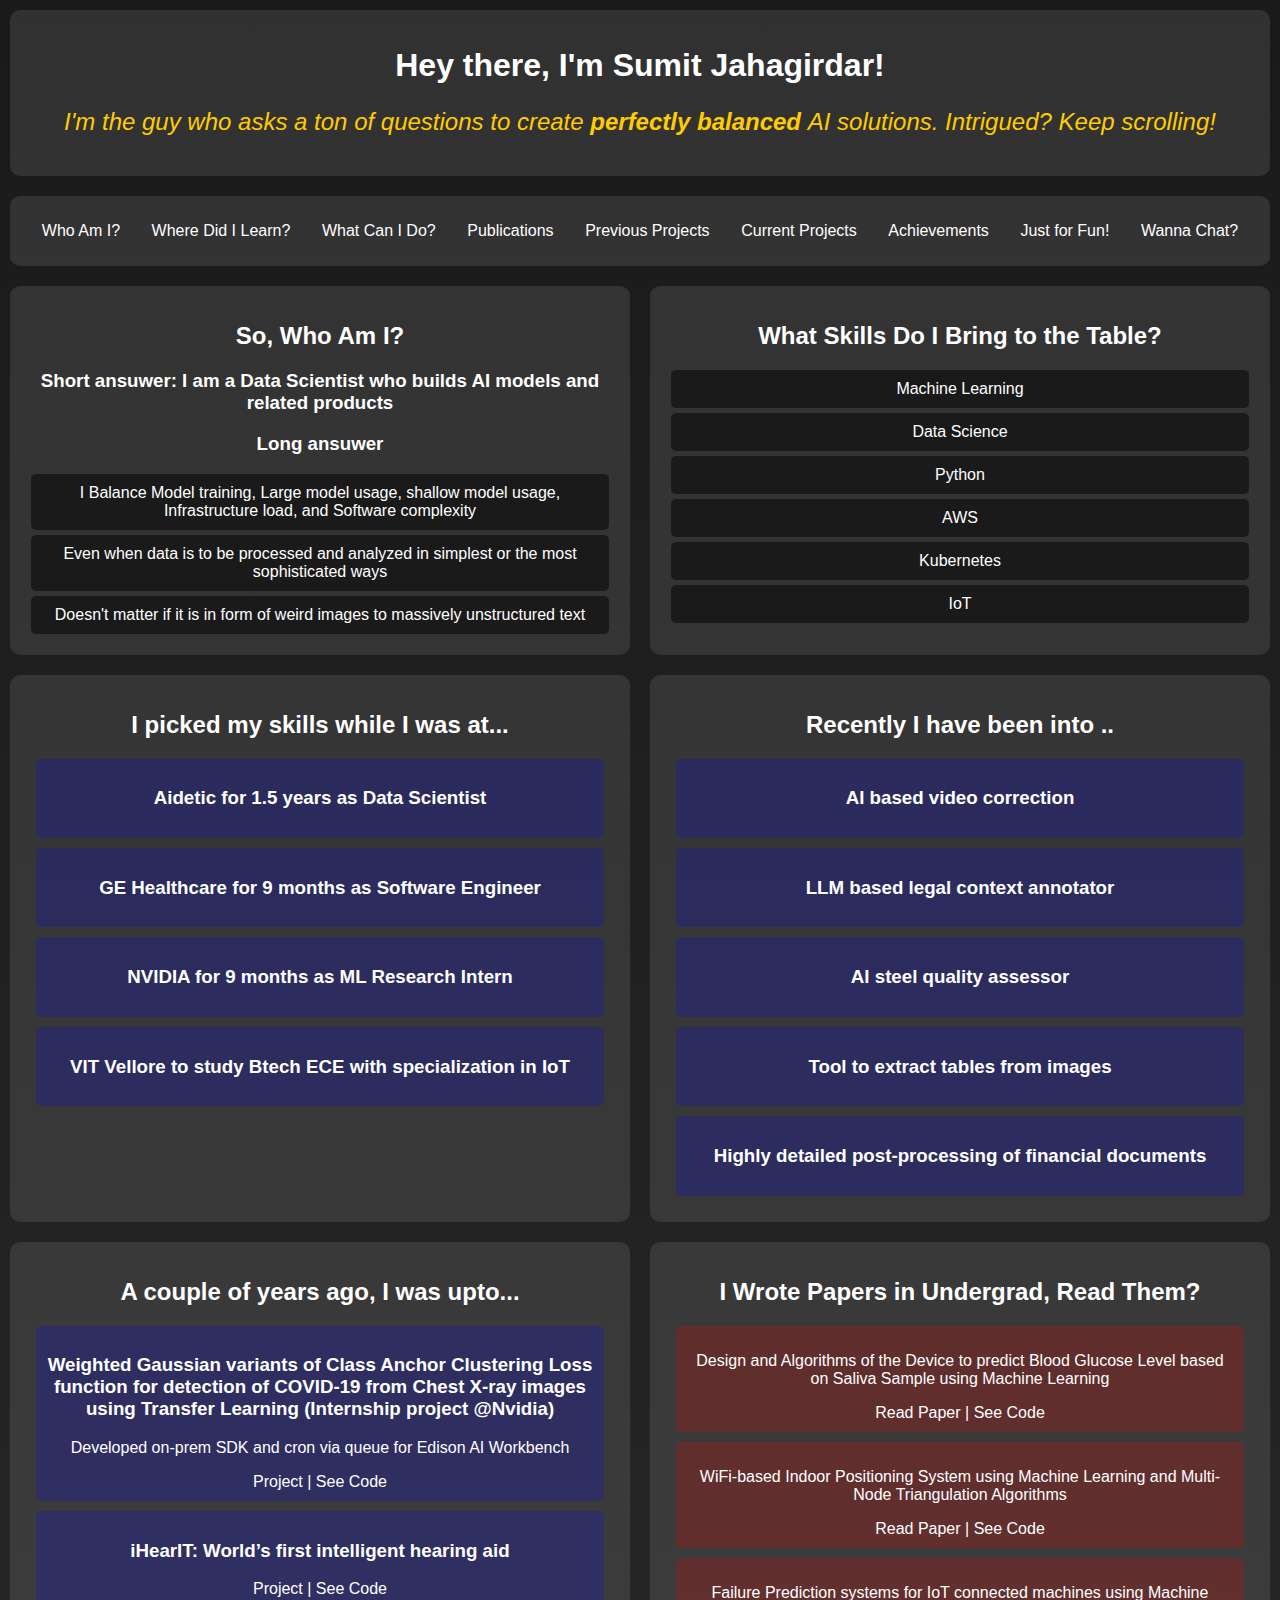
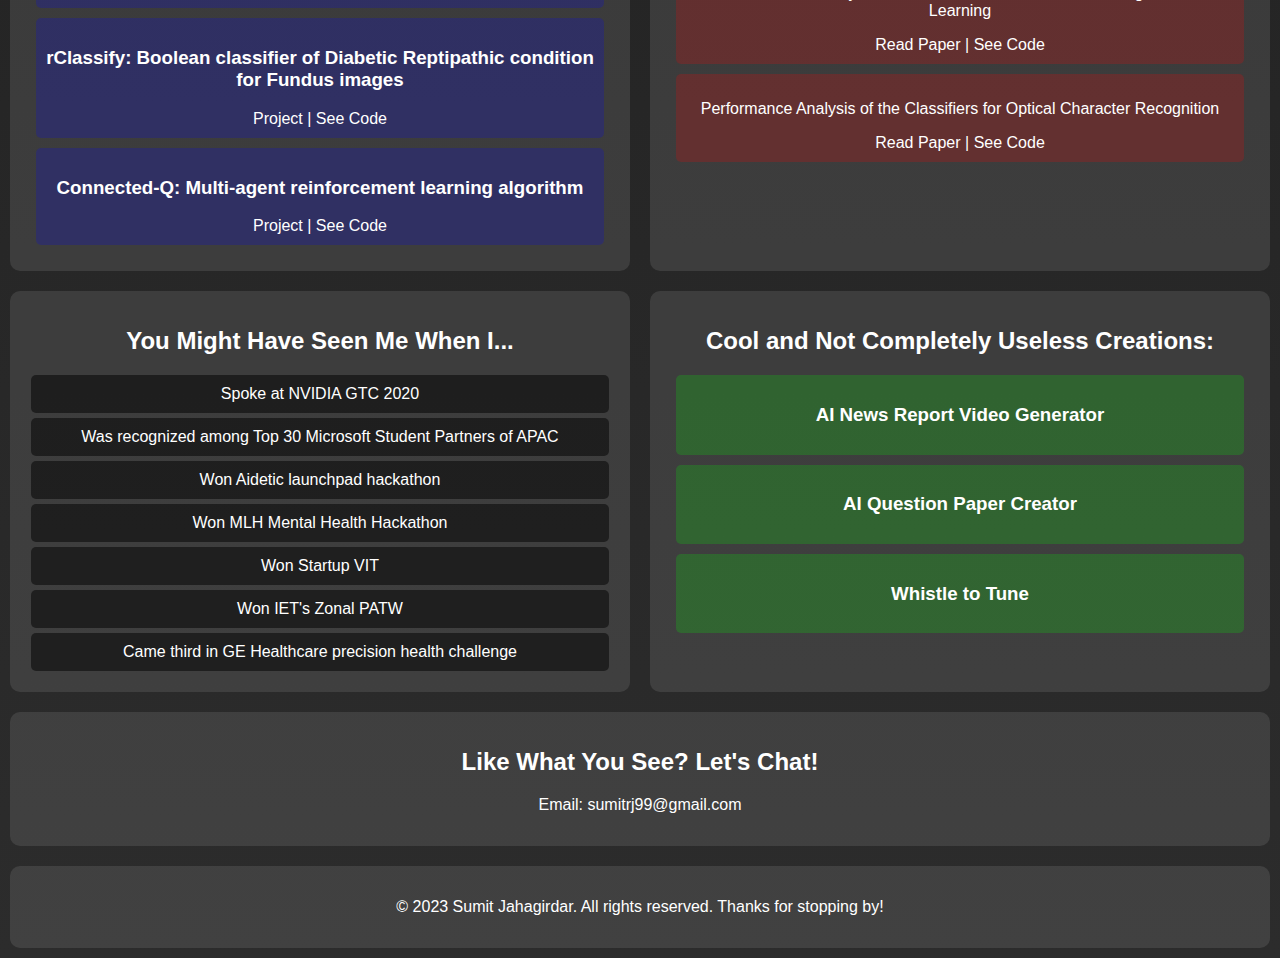
==== index.html @ 9557beb0 "Update index.html" ====
<!DOCTYPE html>
<html lang="en">
<head>
  <meta charset="UTF-8">
  <meta name="viewport" content="width=device-width, initial-scale=1.0">
  <title>Sumit Jahagirdar - Portfolio</title>
  <style>
    /* General Styles */
    body {
      font-family: 'Comic Sans MS', cursive, sans-serif;
      margin: 0;
      padding: 0;
      background: linear-gradient(to bottom, #1a1a1a, #2c2c2c);
      color: #ffffff;
      display: grid;
      grid-template-columns: 1fr 1fr;
      grid-template-rows: auto;
    }
    @media (max-width: 768px) {
      body {
        grid-template-columns: 1fr;
      }
    }
    header, nav, section, footer {
      padding: 1em;
      text-align: center;
      border-radius: 10px;
      margin: 10px;
      background: rgba(255, 255, 255, 0.1);
    }
    nav {
      display: flex;
      justify-content: space-around;
      align-items: center;
    }
    nav a {
      color: #ffffff;
      text-decoration: none;
      padding: 10px;
      border-radius: 5px;
      transition: background 0.3s ease;
    }
    nav a:hover {
      background: rgba(255, 255, 255, 0.2);
    }
    a {
      color: #ffffff;
      text-decoration: none;
    }
    /* Skills */
    .skill-button {
      background: rgba(0, 0, 0, 0.5);
      padding: 10px;
      border-radius: 5px;
      margin: 5px;
      cursor: pointer;
      transition: background 0.3s ease;
    }
    .skill-button:hover {
      background: rgba(255, 255, 255, 0.5);
      color: #000000;
    }
    /* Subtitle */
    .subtitle {
      font-size: 1.5em;
      font-style: italic;
      color: #ffcc00; /* Gold */
    }
    /* Projects */
    .project {
      background: rgba(0, 0, 255, 0.2); /* Blue */
      margin: 10px;
      padding: 10px;
      border-radius: 5px;
      cursor: pointer;
      transition: background 0.3s ease;
    }
    .project:hover {
      background: rgba(0, 0, 255, 0.4);
    }
    /* Publications */
    .publication {
      background: rgba(255, 0, 0, 0.2); /* Red */
      margin: 10px;
      padding: 10px;
      border-radius: 5px;
      cursor: pointer;
      transition: background 0.3s ease;
    }
    .publication:hover {
      background: rgba(255, 0, 0, 0.4);
    }
    /* Useless Creations */
    .useless-creation {
      background: rgba(0, 255, 0, 0.2); /* Green */
      margin: 10px;
      padding: 10px;
      border-radius: 5px;
    }
    .useless-creation:hover {
      background: rgba(0, 255, 0, 0.4);
    }
  </style>
</head>
<body>

  <!-- Header -->
  <header style="grid-column: 1 / -1; text-align: center;">
    <h1>Hey there, I'm Sumit Jahagirdar!</h1>
    <p class="subtitle">I'm the guy who asks a ton of questions to create <b> perfectly balanced </b> AI solutions. Intrigued? Keep scrolling!</p>
  </header>

  <!-- Navigation -->
  <nav style="grid-column: 1 / -1;">
    <a href="#about">Who Am I?</a>
    <a href="#education">Where Did I Learn?</a>
    <a href="#skills">What Can I Do?</a>
    <a href="#publications">Publications</a>
    <a href="#previous_projects">Previous Projects</a>
    <a href="#current_projects">Current Projects</a>
    <a href="#achievements">Achievements</a>
    <a href="#useless-creations">Just for Fun!</a>
    <a href="#contact">Wanna Chat?</a>
  </nav>

  <!-- About -->
  <section id="about">
    <h2>So, Who Am I?</h2>
    <h3>Short ansuwer: I am a Data Scientist who builds AI models and related products</h3>
    <h3>Long ansuwer</h3>
    <div class="skill-button">I Balance Model training, Large model usage, shallow model usage, Infrastructure load, and Software complexity</li>
    </div>
    <div class="skill-button">Even when data is to be processed and analyzed in simplest or the most sophisticated ways</div>
    <div class="skill-button">Doesn't matter if it is in form of weird images to massively unstructured text</div>
    
</section>

<section id="skills">
    <h2>What Skills Do I Bring to the Table?</h2>
<div class="skill-button">Machine Learning</div>
<div class="skill-button">Data Science</div>
<div class="skill-button">Python</div>
<div class="skill-button">AWS</div>
<div class="skill-button">Kubernetes</div>
<div class="skill-button">IoT</div>
</section>

     <!-- Education -->
     <section id="education">
        <h2>I picked my skills while I was at...</h2>
        <div class="project">
            <h3>Aidetic for 1.5 years as Data Scientist</h3>
          </div>
        <div class="project">
            <h3>GE Healthcare for 9 months as Software Engineer</h3>
          </div>
        <div class="project">
            <h3>NVIDIA for 9 months as ML Research Intern</h3>
          </div>
        <div class="project">
            <h3>VIT Vellore to study Btech ECE with specialization in IoT</h3>
          </div>
          
        </section>
        
        
        <!-- Experience -->
        <section id="current_projects">
            <h2>Recently I have been into ..</h2>
            <div class="project">
                <h3>AI based video correction</h3>
            </div>
            <div class="project">
                <h3>LLM based legal context annotator</h3>
            </div>
            <div class="project">
                <h3>AI steel quality assessor</h3>
            </div>
            <div class="project">
                <h3>Tool to extract tables from images</h3>
            </div>
            <div class="project">
                <h3>Highly detailed post-processing of financial documents</h3>
            </div>
        </section>
        
        <!-- Experience -->
        <section id="previous_projects">
          <h2> A couple of years ago, I was upto... </h2>
          <div class="project">
            <h3>Weighted Gaussian variants of Class Anchor Clustering Loss function for detection of COVID-19 from Chest X-ray images using Transfer Learning (Internship project @Nvidia)</h3>
            <p>Developed on-prem SDK and cron via queue for Edison AI Workbench</p>
            <a href="https://github.com/sumitrj/ChestXray-TransferLearning" target="_blank">Project</a> | <a href="#">See Code</a>
          </div>
          <div class="project">
            <h3>iHearIT: World’s first intelligent hearing aid</h3>
            <a href="https://github.com/sumitrj/iHearIT" target="_blank">Project</a> | <a href="#">See Code</a>
          </div>
          <div class="project">
            <h3>rClassify: Boolean classifier of Diabetic Reptipathic condition for Fundus images</h3>
            <a href="https://github.com/sumitrj/rClassify" target="_blank">Project</a> | <a href="#">See Code</a>
          </div>
          <div class="project">
            <h3>Connected-Q: Multi-agent reinforcement learning algorithm</h3>
            <a href="https://github.com/sumitrj/ConnectedQ-Multi-agent-Reinforcement-Learning-Algorithm" target="_blank">Project</a> | <a href="#">See Code</a>
          </div>
      
        </section>
        <!-- Skills -->

  <!-- Publications -->
  <section id="publications">
    <h2>I Wrote Papers in Undergrad, Read Them?</h2>
    <div class="publication">
      <p>Design and Algorithms of the Device to predict Blood Glucose Level based on Saliva Sample using Machine Learning</p>
      <a href="https://ieeexplore.ieee.org/document/8987866" target="_blank">Read Paper</a> | <a href="https://github.com/sumitrj/DiaBeaTiT" target="_blank">See Code</a>
    </div>
    <div class="publication">
      <p>WiFi-based Indoor Positioning System using Machine Learning and Multi-Node Triangulation Algorithms</p>
      <a href="https://ieeexplore.ieee.org/document/9225350" target="_blank">Read Paper</a> | <a href="https://github.com/sumitrj/WiFi.Locate" target="_blank">See Code</a>
    </div>
    <div class="publication">
      <p>Failure Prediction systems for IoT connected machines using Machine Learning</p>
      <a href="https://ieeexplore.ieee.org/document/8987843" target="_blank">Read Paper</a> | <a href="https://github.com/sumitrj/AutoConnect" target="_blank">See Code</a>
    </div>
    <div class="publication">
      <p>Performance Analysis of the Classifiers for Optical Character Recognition</p>
      <a href="https://ieeexplore.ieee.org/document/9065710" target="_blank">Read Paper</a> | <a href="https://github.com/sumitrj/Devanagari-OCR" target="_blank">See Code</a>
    </div>
  </section>

  <!-- Achievements -->
  <section id="achievements">
    <h2>You Might Have Seen Me When I...</h2>
    <div class="skill-button">Spoke at NVIDIA GTC 2020</div>
    <div class="skill-button">Was recognized among Top 30 Microsoft Student Partners of APAC</div>
    <div class="skill-button">Won Aidetic launchpad hackathon</div>
    <div class="skill-button">Won MLH Mental Health Hackathon</div>
    <div class="skill-button">Won Startup VIT</div>
    <div class="skill-button">Won IET's Zonal PATW</div>
    <div class="skill-button">Came third in GE Healthcare precision health challenge</div>
  </section>

  <!-- Other Creations -->
  <section id="useless-creations">
    <h2>Cool and Not Completely Useless Creations:</h2>
    <div class="useless-creation">
      <h3>AI News Report Video Generator</h3>
    </div>
    <div class="useless-creation">
      <h3>AI Question Paper Creator</h3>
    </div>
    <div class="useless-creation">
      <h3>Whistle to Tune</h3>
    </div>
  </section>

  <!-- Contact -->
  <section id="contact" style="grid-column: 1 / -1;">
    <h2>Like What You See? Let's Chat!</h2>
    <p>Email: sumitrj99@gmail.com</p>
  </section>

  <!-- Footer -->
  <footer style="grid-column: 1 / -1;">
    <p>© 2023 Sumit Jahagirdar. All rights reserved. Thanks for stopping by!</p>
  </footer>

</body>
</html>
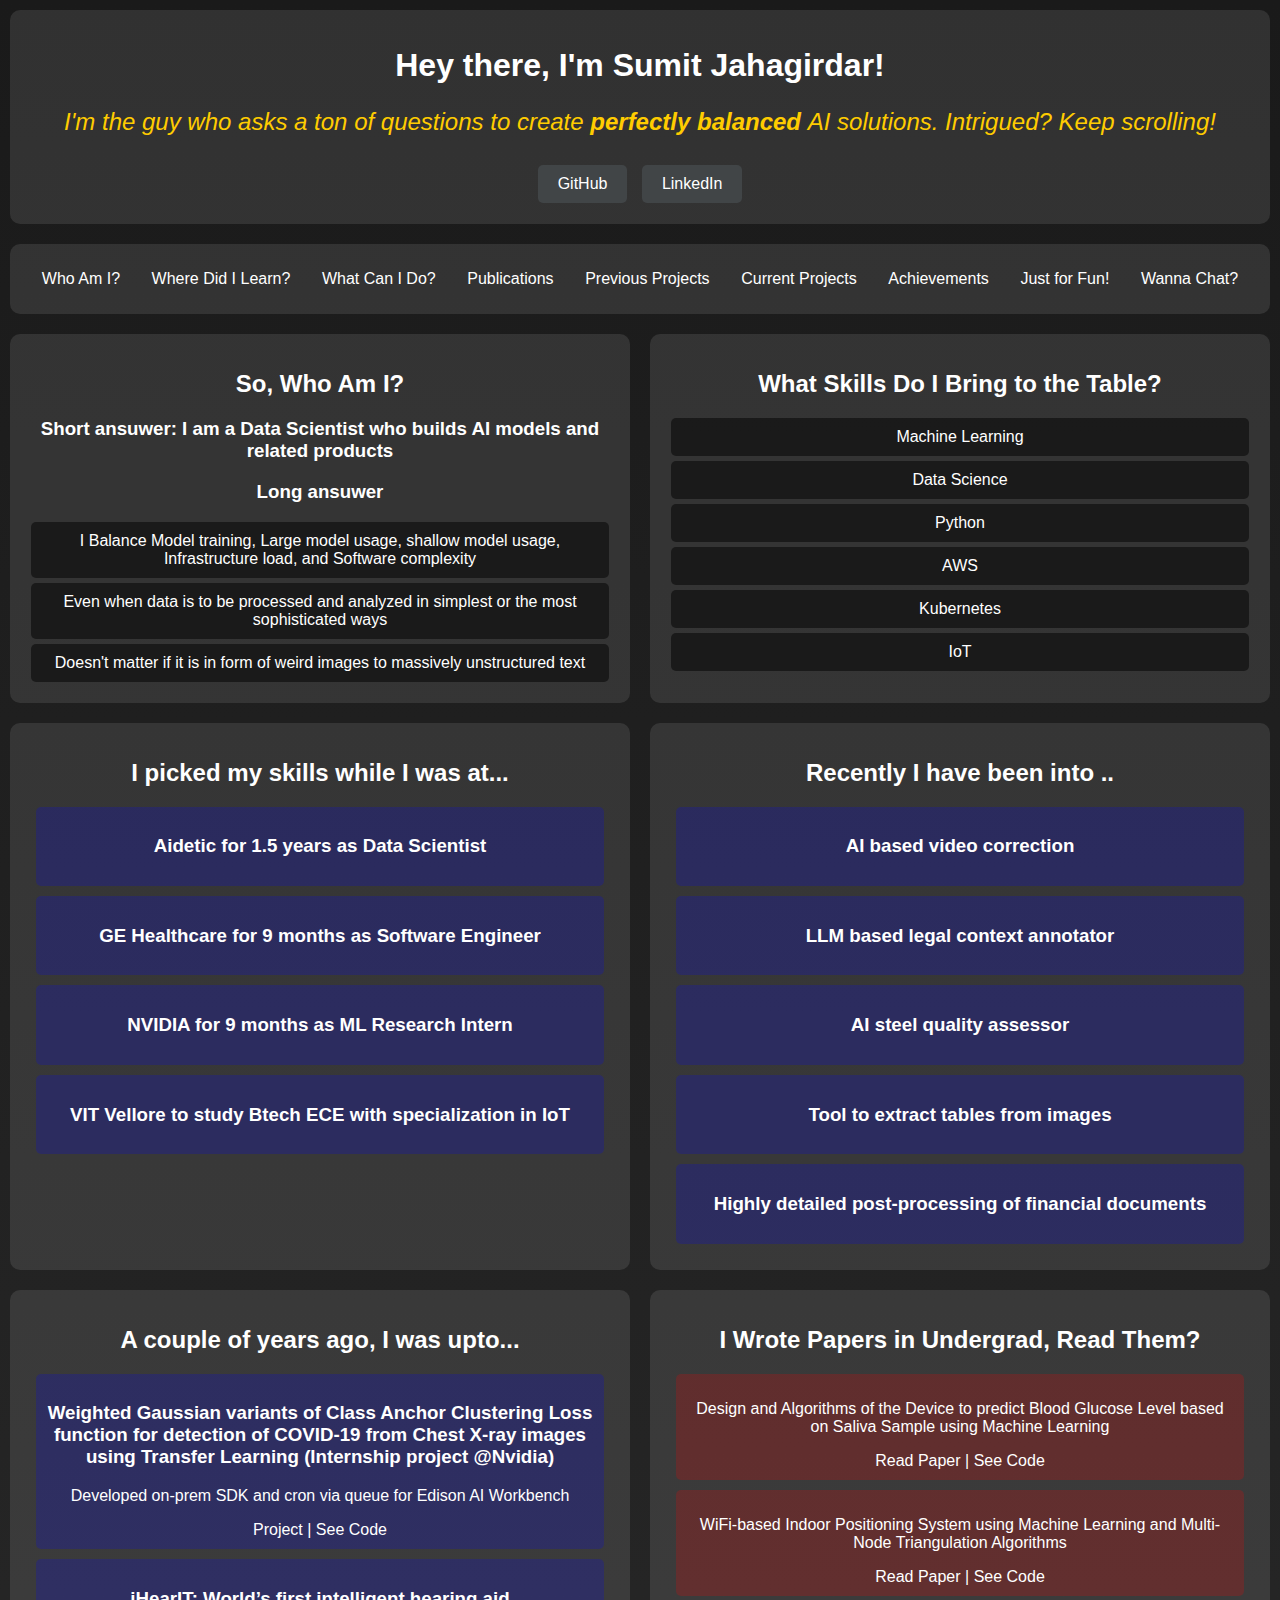
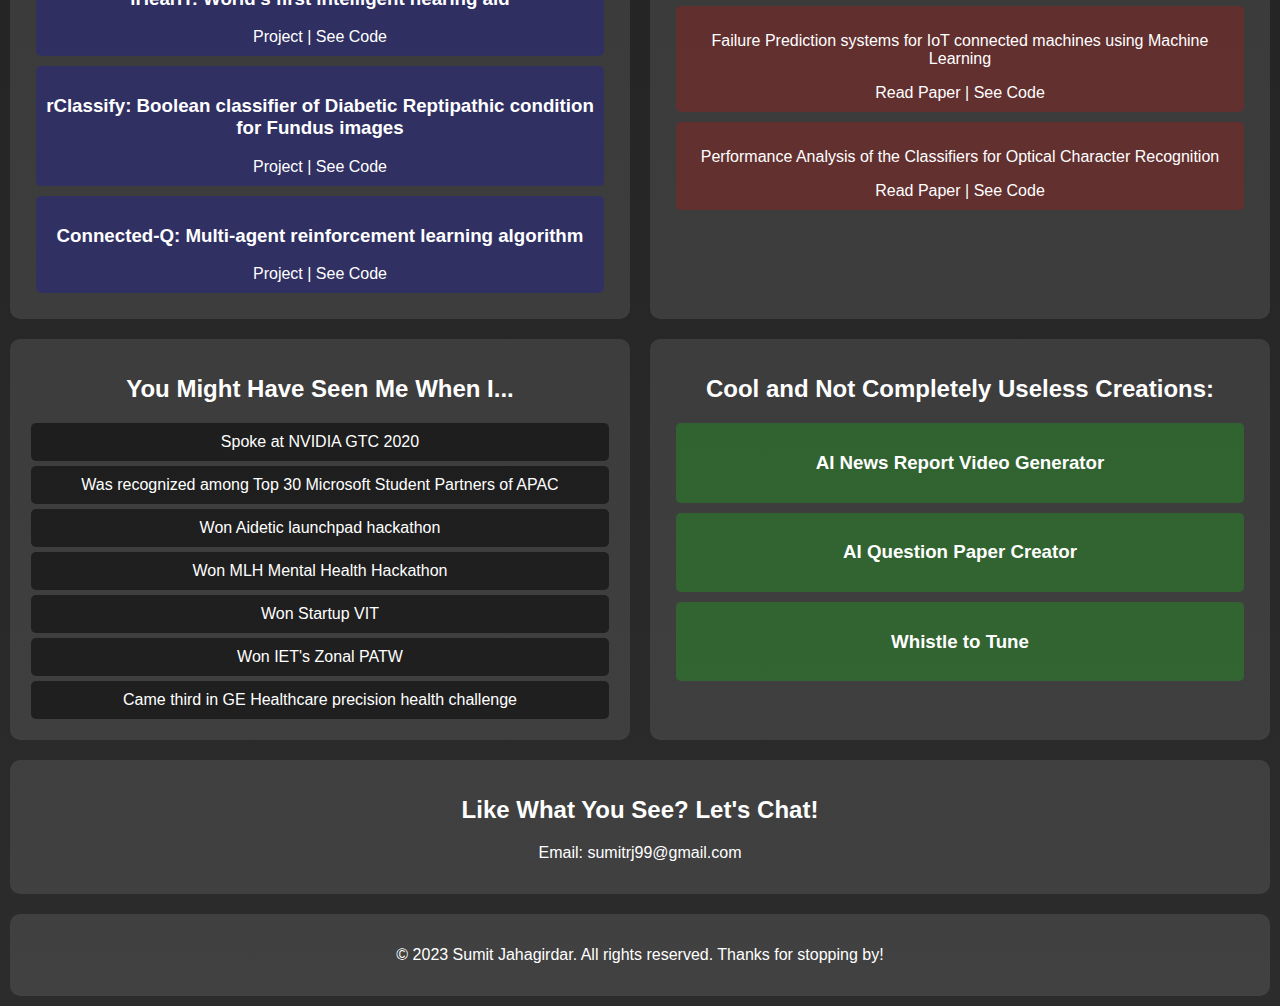
==== commit 5e1c5478: "Update index.html" ====
--- a/index.html
+++ b/index.html
@@ -7,7 +7,7 @@
   <style>
     /* General Styles */
     body {
-      font-family: 'Comic Sans MS', cursive, sans-serif;
+      font-family: 'Comic Sans MS', sans-serif;
       margin: 0;
       padding: 0;
       background: linear-gradient(to bottom, #1a1a1a, #2c2c2c);
@@ -100,6 +100,21 @@
     .useless-creation:hover {
       background: rgba(0, 255, 0, 0.4);
     }
+
+    .button-container a {
+      display: inline-block;
+      margin: 5px;
+      padding: 10px 20px;
+      border: none;
+      border-radius: 5px;
+      background: rgba(123, 147, 154, 0.2);
+      color: #ffffff;
+      text-decoration: none;
+      transition: background 0.3s ease;
+    }
+    .button-container a:hover {
+      background: rgba(123, 147, 154, 0.2);
+    }
   </style>
 </head>
 <body>
@@ -108,7 +123,11 @@
   <header style="grid-column: 1 / -1; text-align: center;">
     <h1>Hey there, I'm Sumit Jahagirdar!</h1>
     <p class="subtitle">I'm the guy who asks a ton of questions to create <b> perfectly balanced </b> AI solutions. Intrigued? Keep scrolling!</p>
-  </header>
+    <div class="button-container">
+        <a href="https://www.github.com/sumitrj" target="_blank">GitHub</a>
+        <a href="https://www.linkedin.com/in/sumitrj" target="_blank">LinkedIn</a>
+    </div> 
+</header>
 
   <!-- Navigation -->
   <nav style="grid-column: 1 / -1;">
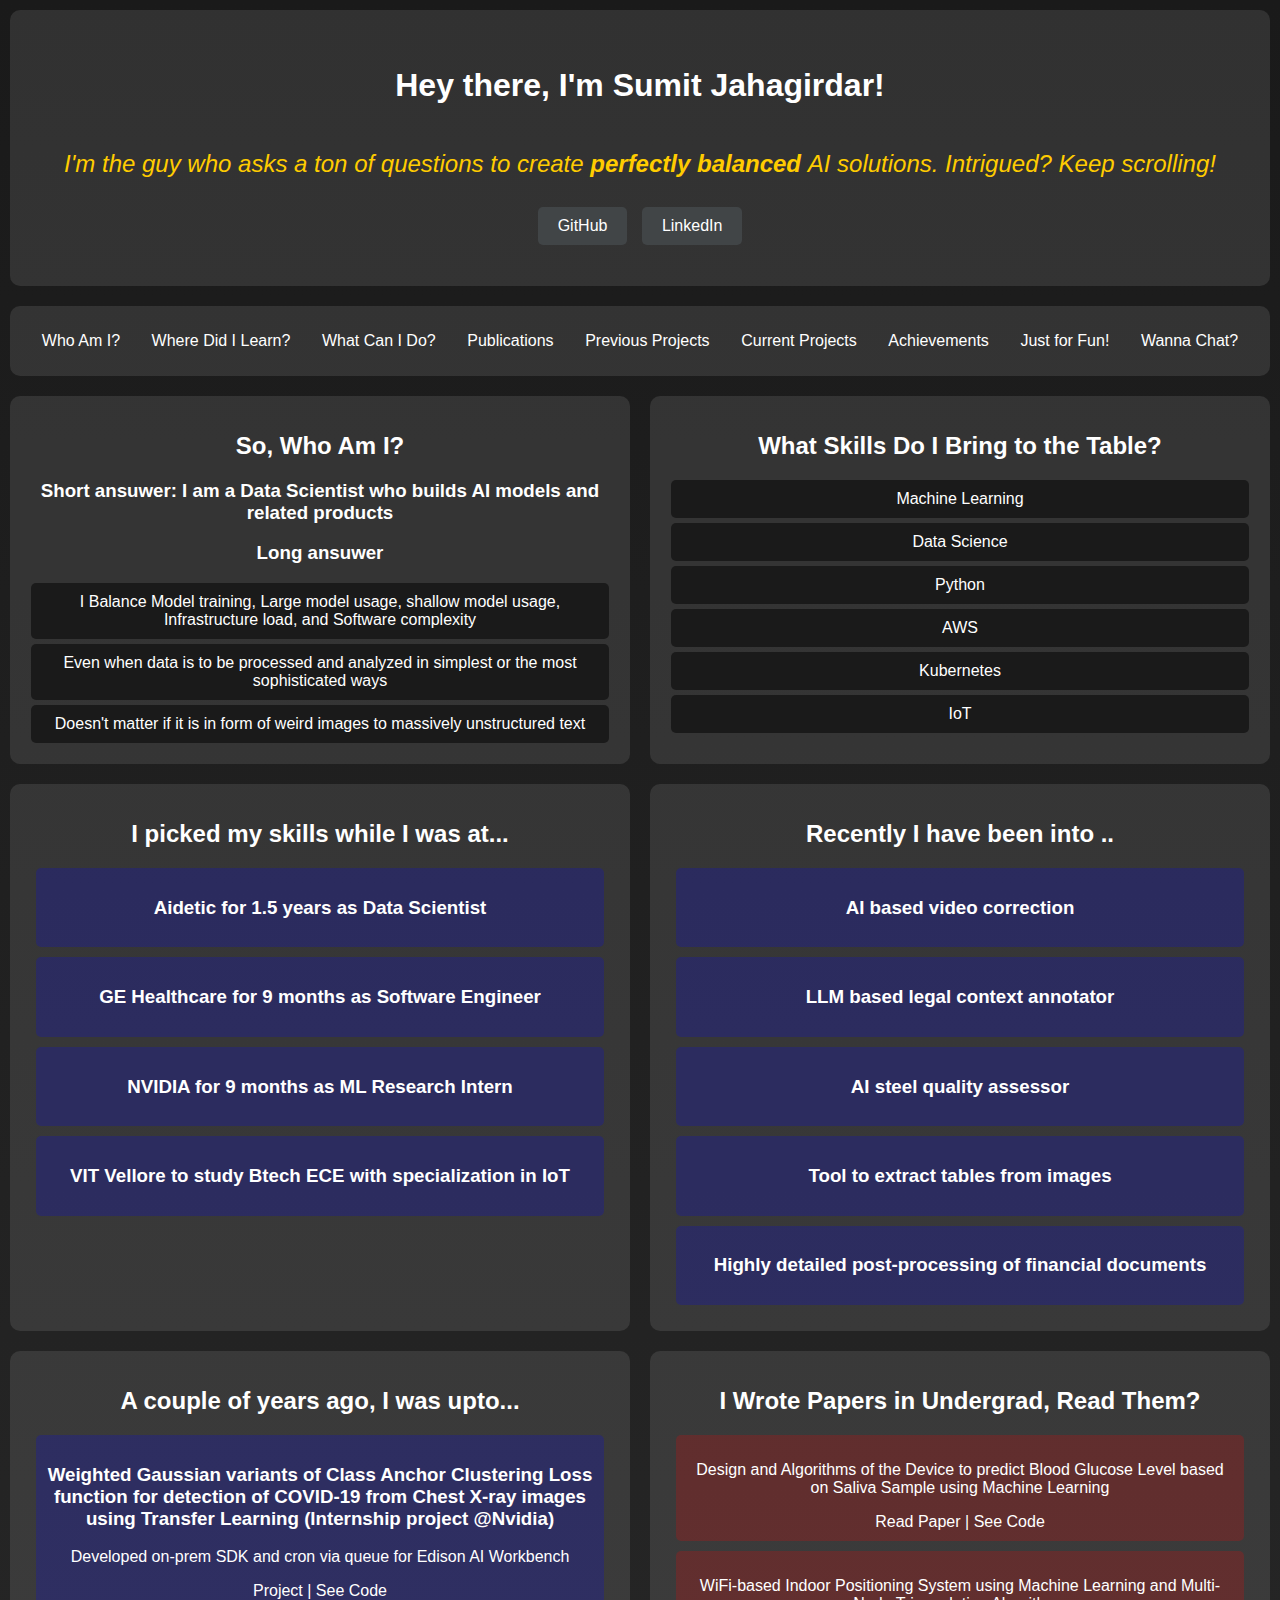
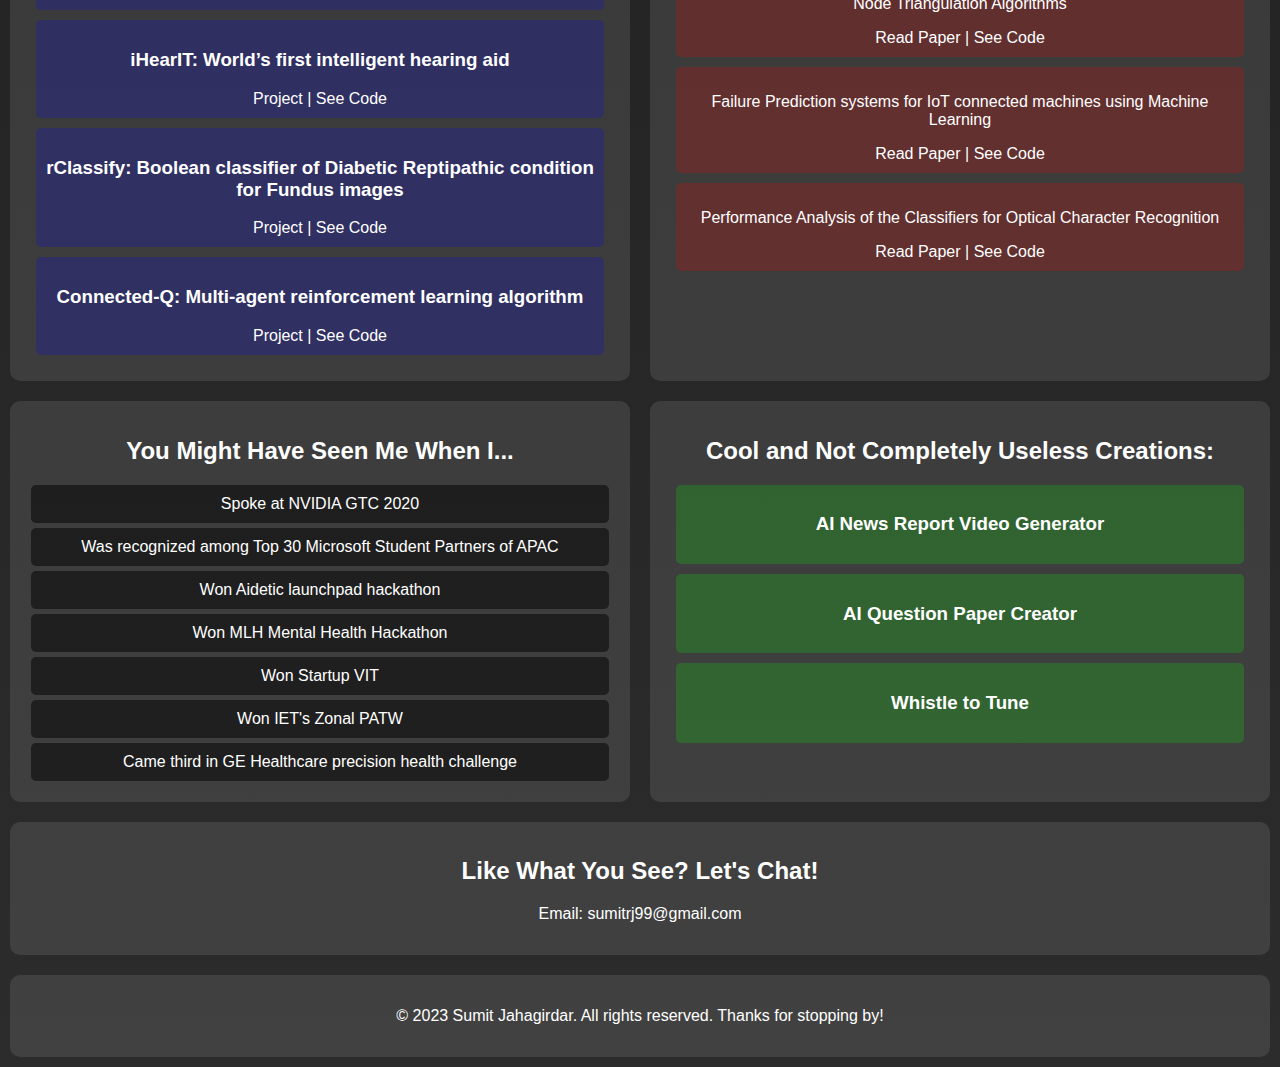
==== commit 5e9fae51: "Update index.html" ====
--- a/index.html
+++ b/index.html
@@ -115,17 +115,27 @@
     .button-container a:hover {
       background: rgba(123, 147, 154, 0.2);
     }
+    .header-container {
+      display: flex;
+      flex-direction: column;
+      justify-content: center;
+      align-items: center;
+      text-align: center;
+      padding: 20px;
+    }
   </style>
 </head>
 <body>
 
   <!-- Header -->
   <header style="grid-column: 1 / -1; text-align: center;">
+    <div class="header-container">
     <h1>Hey there, I'm Sumit Jahagirdar!</h1>
     <p class="subtitle">I'm the guy who asks a ton of questions to create <b> perfectly balanced </b> AI solutions. Intrigued? Keep scrolling!</p>
     <div class="button-container">
         <a href="https://www.github.com/sumitrj" target="_blank">GitHub</a>
         <a href="https://www.linkedin.com/in/sumitrj" target="_blank">LinkedIn</a>
+    </div>
     </div> 
 </header>
 
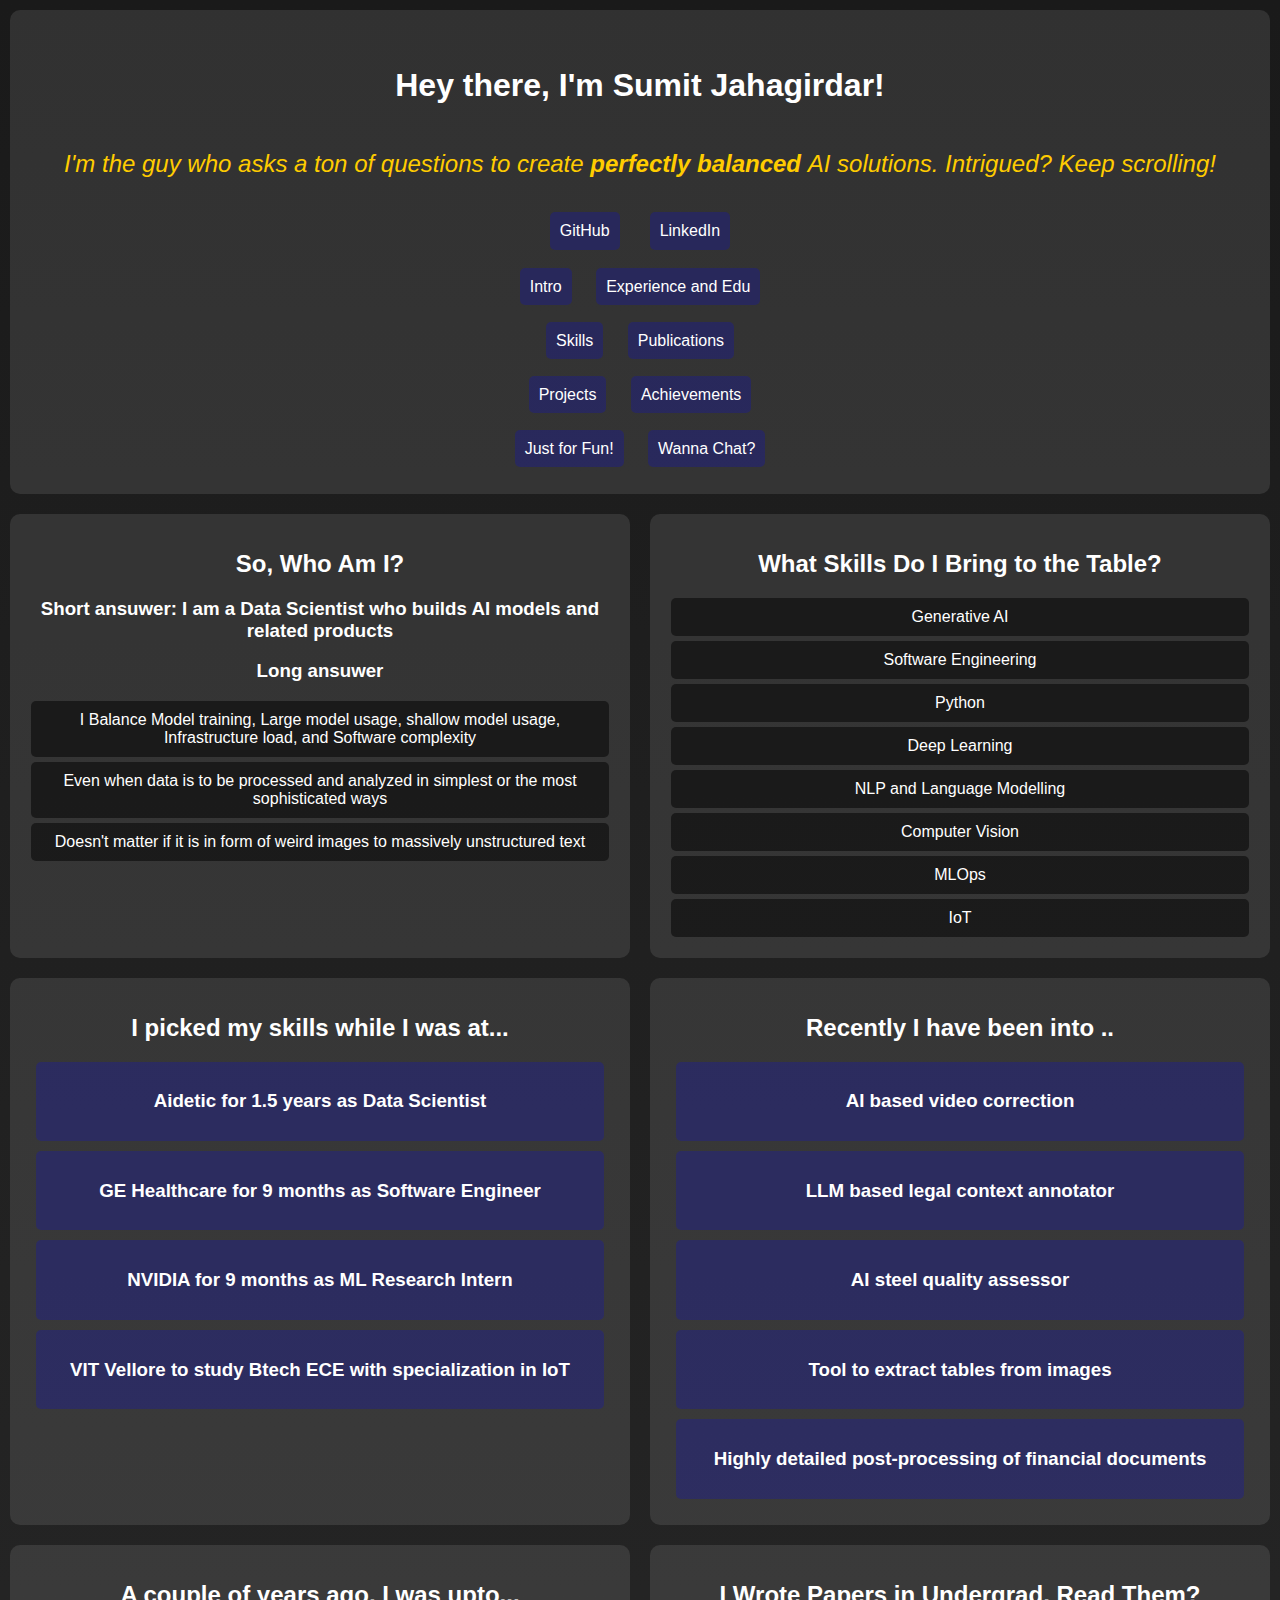
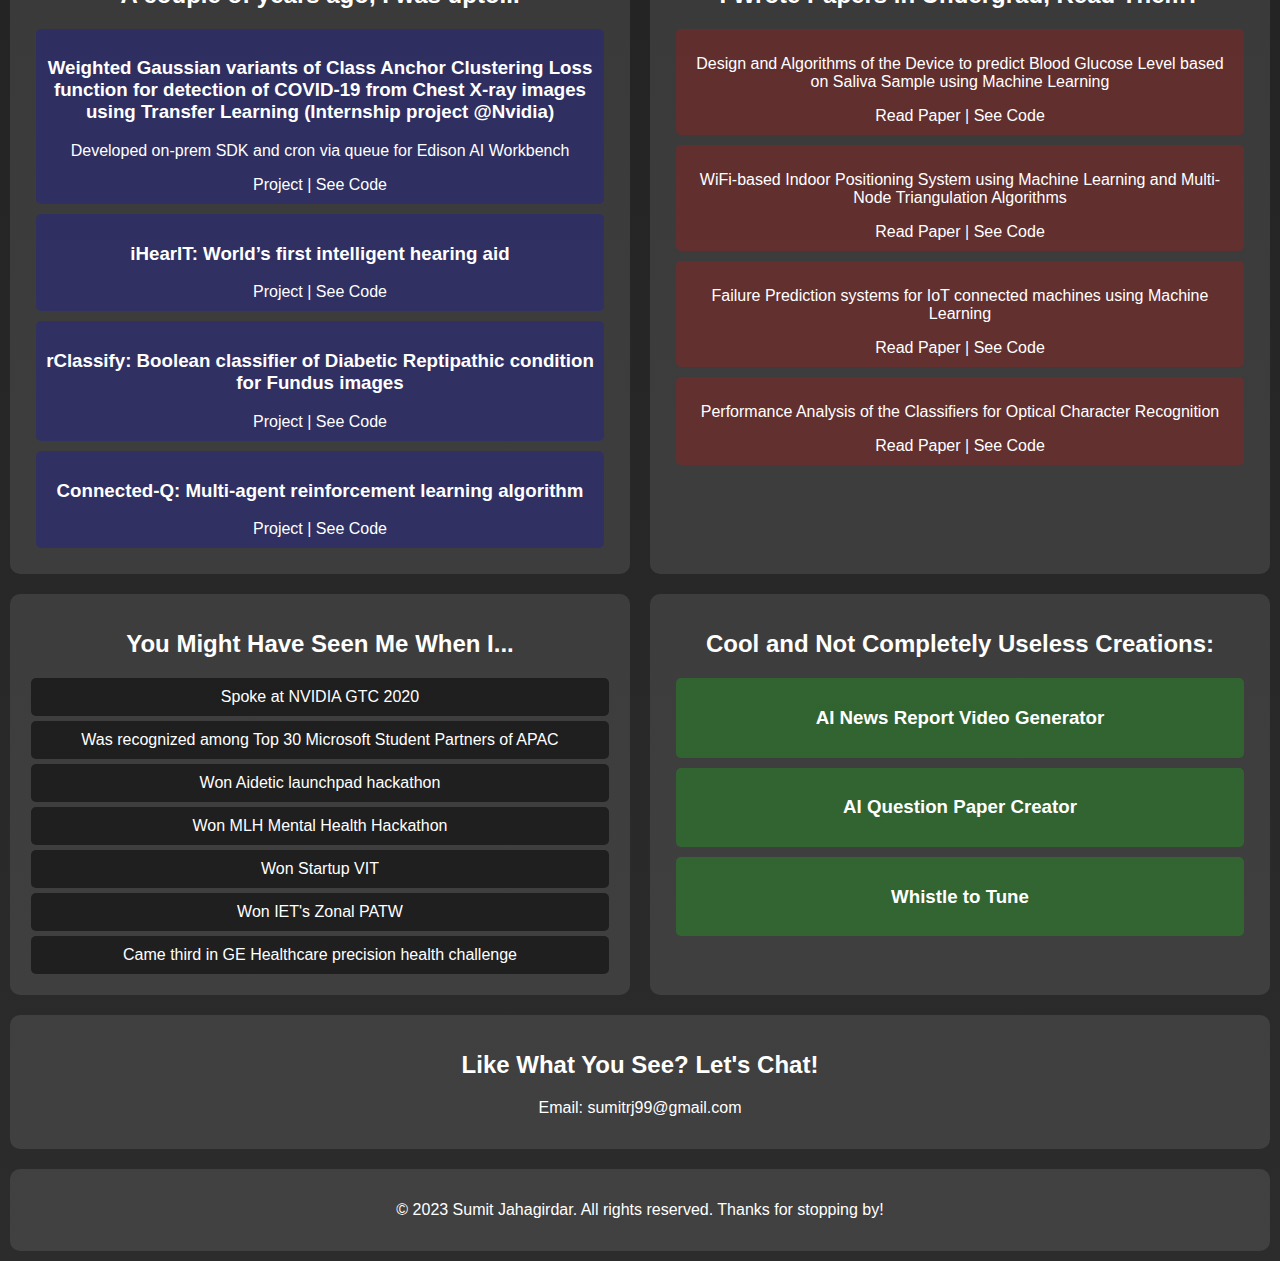
==== commit bae0390a: "Update index.html" ====
--- a/index.html
+++ b/index.html
@@ -21,6 +21,13 @@
         grid-template-columns: 1fr;
       }
     }
+
+    @media (min-width: 769px) {
+      nav {
+        display: flex;
+        gap: 20px; /* adjust this value to your needs */
+      }
+    }
     header, nav, section, footer {
       padding: 1em;
       text-align: center;
@@ -75,6 +82,14 @@
       cursor: pointer;
       transition: background 0.3s ease;
     }
+    .nav-button {
+      background: rgba(0, 0, 255, 0.2); /* Blue */
+      margin: 10px;
+      padding: 10px;
+      border-radius: 5px;
+      cursor: pointer;
+      transition: background 0.3s ease;
+    }
     .project:hover {
       background: rgba(0, 0, 255, 0.4);
     }
@@ -116,41 +131,140 @@
       background: rgba(123, 147, 154, 0.2);
     }
     .header-container {
+    display: flex;
+    flex-direction: column;
+    justify-content: center;
+    align-items: center;
+    text-align: center;
+    padding: 20px;
+  }
+  .button-container {
+    display: none; /* Hide on computer version */
+  }
+
+  /* Mobile Styles */
+  @media (max-width: 768px) {
+      /* Hide hamburger icon */
+      .hamburger {
+        display: block;
+      }
+      
+      /* Hide normal navigation menu */
+      nav {
+        display: none;
+      }
+    }
+
+    @media (min-width: 769px) {
+      /* Show normal navigation menu */
+      nav {
+        display: flex;
+      }
+
+      /* Hide hamburger icon */
+      .hamburger {
+        display: none;
+      }
+    }
+
+
+  /* Hamburger Menu Styles */
+  .hamburger {
+    display: none;
+    cursor: pointer;
+    grid-column: 1 / span 1;
+    justify-self: end;
+    padding: 10px;
+  }
+
+  .hamburger div {
+    width: 25px;
+    height: 3px;
+    background-color: #ffffff;
+    margin: 5px 0;
+    transition: 0.4s;
+  }
+
+  .nav-links.active {
+    display: flex;
+    flex-direction: column;
+    background: rgba(42, 32, 43, 0.951);
+    width: 100%;
+    position: absolute;
+    top: 60px;
+    left: 0;
+    border-radius: 0 0 10px 10px;
+    padding: 1em;
+    box-shadow: 0 0 10px rgba(0, 0, 0, 0.3);
+    z-index: 1;
+  }
+
+  .nav-links.active a {
+    margin: 5px 0;
+  }
+  .social-buttons {
       display: flex;
-      flex-direction: column;
       justify-content: center;
-      align-items: center;
-      text-align: center;
-      padding: 20px;
-    }
-  </style>
+      gap: 10px;
+    }
+
+  @media (max-width: 768px) {
+    .hamburger {
+      display: block;
+    }
+    nav {
+      display: none;
+    }
+  }
+</style>
+  <!-- JavaScript for Hamburger Menu -->
+  <script>
+    function toggleNav() {
+      var navLinks = document.querySelector('.nav-links');
+      navLinks.classList.toggle('active'); // Add this line
+    }
+  </script>
+</style>
 </head>
 <body>
 
   <!-- Header -->
   <header style="grid-column: 1 / -1; text-align: center;">
     <div class="header-container">
-    <h1>Hey there, I'm Sumit Jahagirdar!</h1>
-    <p class="subtitle">I'm the guy who asks a ton of questions to create <b> perfectly balanced </b> AI solutions. Intrigued? Keep scrolling!</p>
-    <div class="button-container">
-        <a href="https://www.github.com/sumitrj" target="_blank">GitHub</a>
-        <a href="https://www.linkedin.com/in/sumitrj" target="_blank">LinkedIn</a>
-    </div>
-    </div> 
+      <h1>Hey there, I'm Sumit Jahagirdar!</h1>
+      <p class="subtitle">I'm the guy who asks a ton of questions to create <b> perfectly balanced </b> AI solutions. Intrigued? Keep scrolling!</p>
+      
+      <div class="social-buttons">
+        <a class="nav-button" href="https://www.github.com/sumitrj" target="_blank">GitHub</a>
+        <a class="nav-button" href="https://www.linkedin.com/in/sumitrj" target="_blank">LinkedIn</a>
+      </div>
+
+      <br>
+      <!-- Navigation Links (Hidden by Default) -->
+      <div class="nav-links">
+        <a class="nav-button" href="#about">Intro</a>
+        <a class="nav-button" href="#education">Experience and Edu</a>
+    </div>
+    <br>
+    <br>
+    <div class="nav-links">
+        <a class="nav-button" href="#skills">Skills</a>
+        <a class="nav-button" href="#publications">Publications</a>
+      </div>
+    <br>
+    <br>
+    <div class="nav-links">
+        <a class="nav-button" href="#current_projects">Projects</a>
+        <a class="nav-button" href="#achievements">Achievements</a>
+      </div>
+      <br>
+      <br>
+      <div class="nav-links">
+        <a class="nav-button" href="#useless-creations">Just for Fun!</a>
+        <a class="nav-button" href="#contact">Wanna Chat?</a>
+    </div>
+</div> 
 </header>
-
-  <!-- Navigation -->
-  <nav style="grid-column: 1 / -1;">
-    <a href="#about">Who Am I?</a>
-    <a href="#education">Where Did I Learn?</a>
-    <a href="#skills">What Can I Do?</a>
-    <a href="#publications">Publications</a>
-    <a href="#previous_projects">Previous Projects</a>
-    <a href="#current_projects">Current Projects</a>
-    <a href="#achievements">Achievements</a>
-    <a href="#useless-creations">Just for Fun!</a>
-    <a href="#contact">Wanna Chat?</a>
-  </nav>
 
   <!-- About -->
   <section id="about">
@@ -166,11 +280,13 @@
 
 <section id="skills">
     <h2>What Skills Do I Bring to the Table?</h2>
-<div class="skill-button">Machine Learning</div>
-<div class="skill-button">Data Science</div>
+<div class="skill-button">Generative AI</div>
+<div class="skill-button">Software Engineering</div>
 <div class="skill-button">Python</div>
-<div class="skill-button">AWS</div>
-<div class="skill-button">Kubernetes</div>
+<div class="skill-button">Deep Learning</div>
+<div class="skill-button">NLP and Language Modelling</div>
+<div class="skill-button">Computer Vision</div>
+<div class="skill-button">MLOps</div>
 <div class="skill-button">IoT</div>
 </section>
 
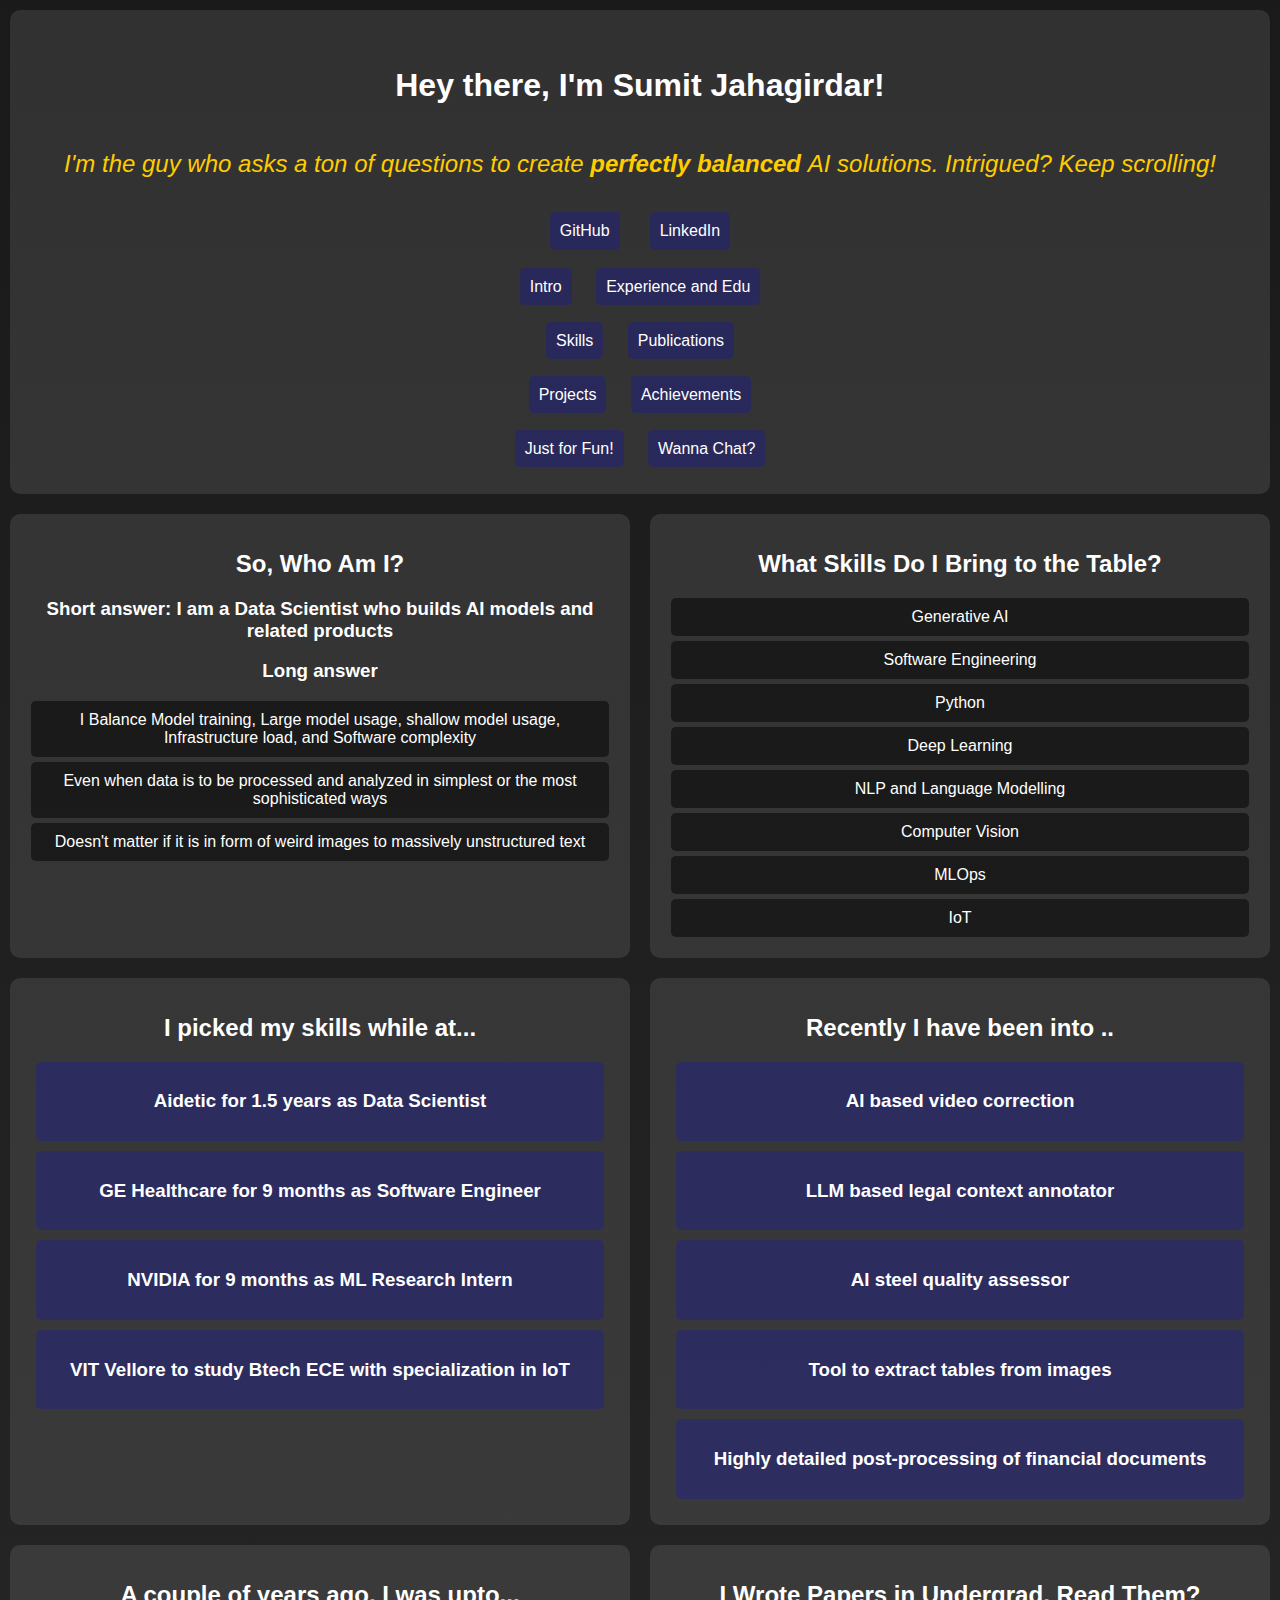
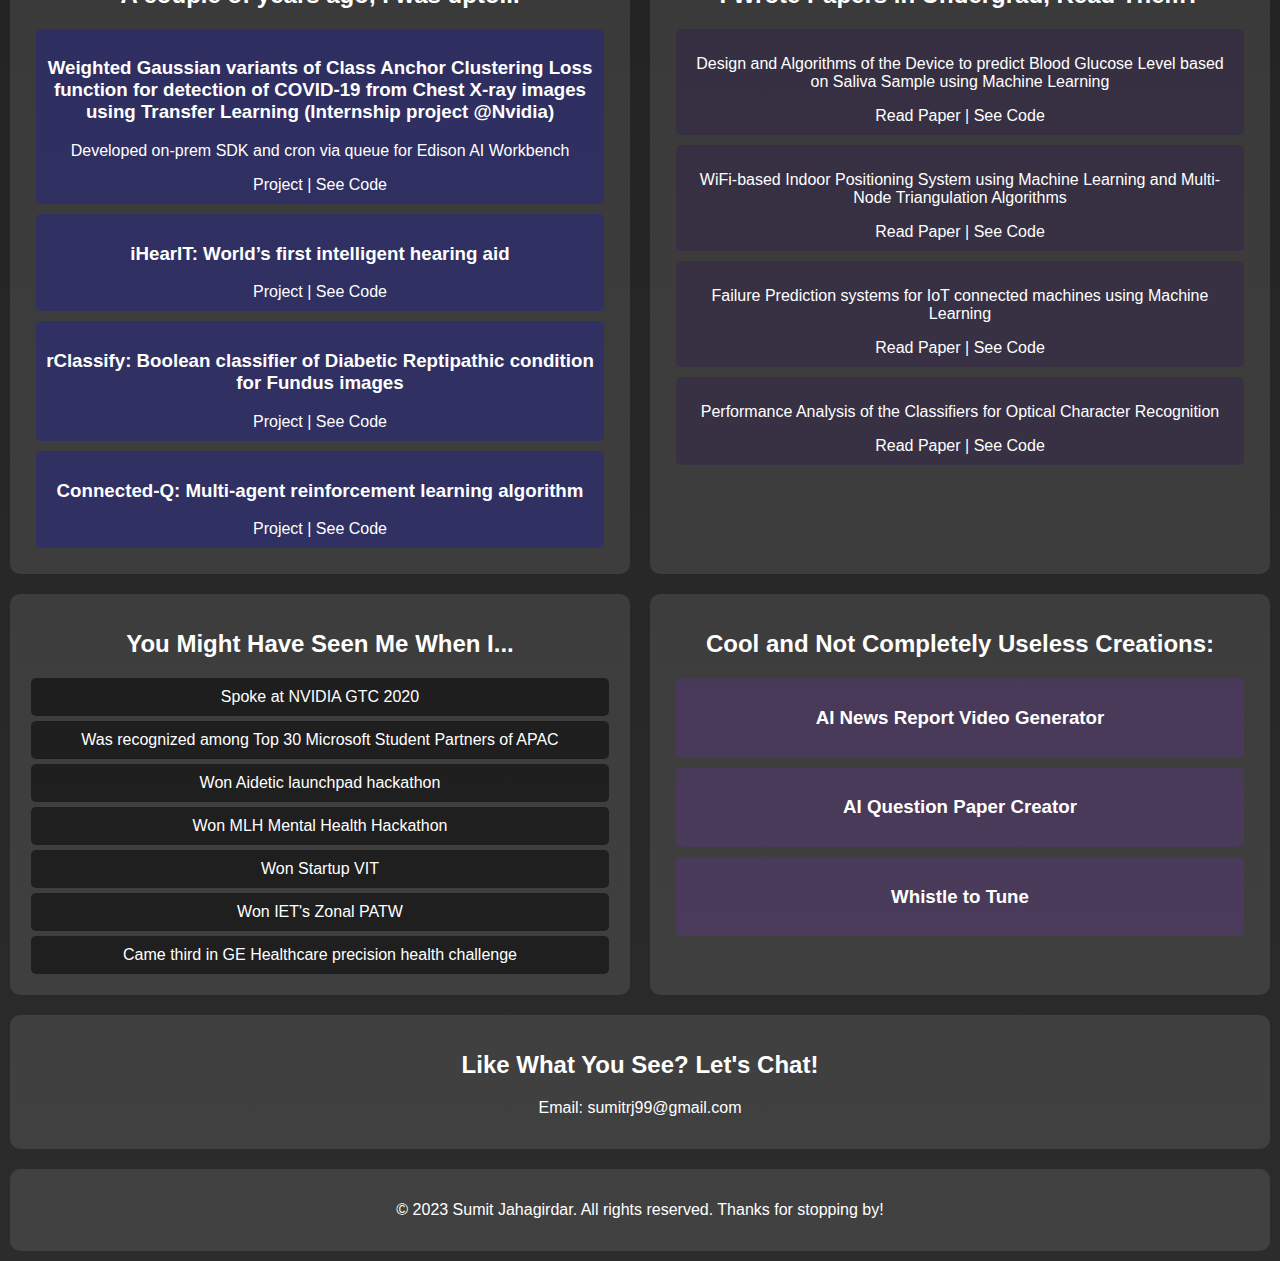
==== commit 56f0f156: "Update index.html" ====
--- a/index.html
+++ b/index.html
@@ -95,7 +95,7 @@
     }
     /* Publications */
     .publication {
-      background: rgba(255, 0, 0, 0.2); /* Red */
+      background: rgba(38, 7, 101, 0.2); /* Red */
       margin: 10px;
       padding: 10px;
       border-radius: 5px;
@@ -103,17 +103,17 @@
       transition: background 0.3s ease;
     }
     .publication:hover {
-      background: rgba(255, 0, 0, 0.4);
+      background: rgba(6, 2, 16, 0.243);
     }
     /* Useless Creations */
     .useless-creation {
-      background: rgba(0, 255, 0, 0.2); /* Green */
+      background: rgba(124, 46, 202, 0.2); /* Green */
       margin: 10px;
       padding: 10px;
       border-radius: 5px;
     }
     .useless-creation:hover {
-      background: rgba(0, 255, 0, 0.4);
+      background: rgba(109, 113, 239, 0.4);
     }
 
     .button-container a {
@@ -269,8 +269,8 @@
   <!-- About -->
   <section id="about">
     <h2>So, Who Am I?</h2>
-    <h3>Short ansuwer: I am a Data Scientist who builds AI models and related products</h3>
-    <h3>Long ansuwer</h3>
+    <h3>Short answer: I am a Data Scientist who builds AI models and related products</h3>
+    <h3>Long answer</h3>
     <div class="skill-button">I Balance Model training, Large model usage, shallow model usage, Infrastructure load, and Software complexity</li>
     </div>
     <div class="skill-button">Even when data is to be processed and analyzed in simplest or the most sophisticated ways</div>
@@ -292,7 +292,7 @@
 
      <!-- Education -->
      <section id="education">
-        <h2>I picked my skills while I was at...</h2>
+        <h2>I picked my skills while at...</h2>
         <div class="project">
             <h3>Aidetic for 1.5 years as Data Scientist</h3>
           </div>
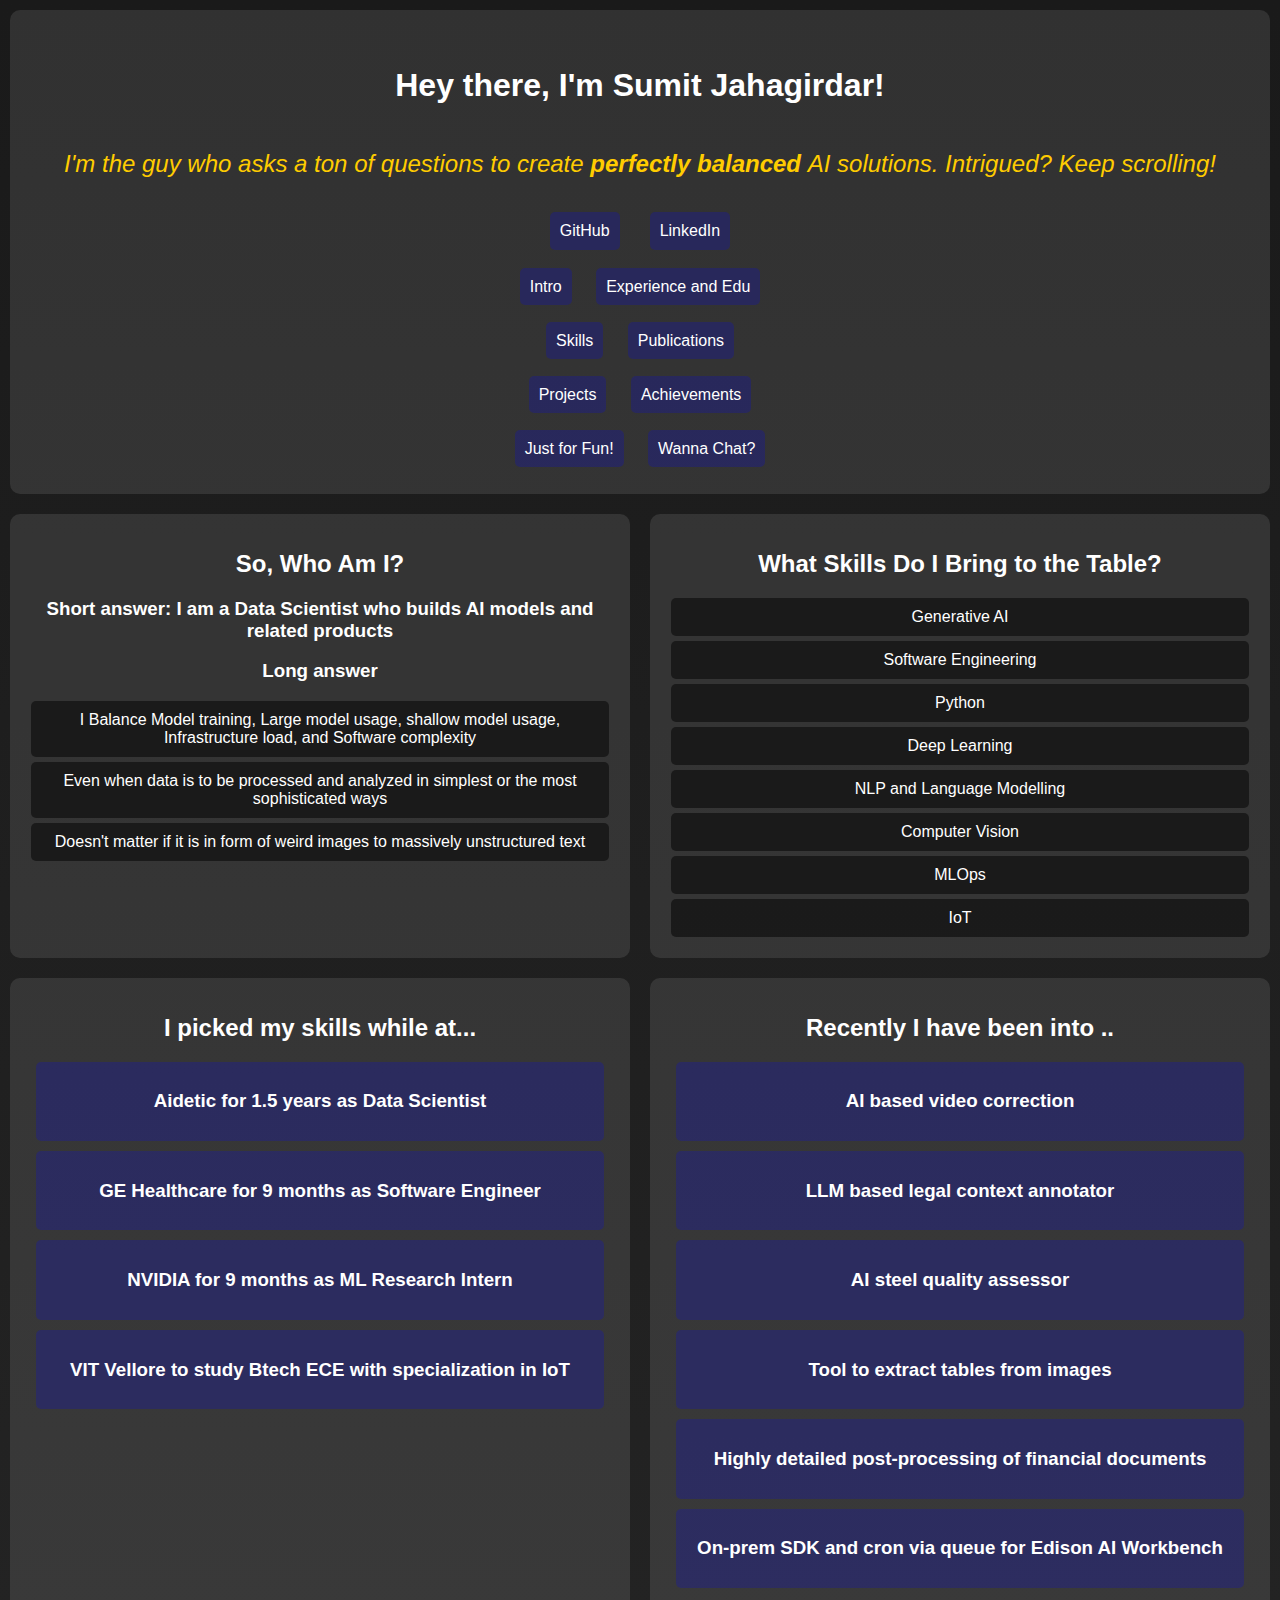
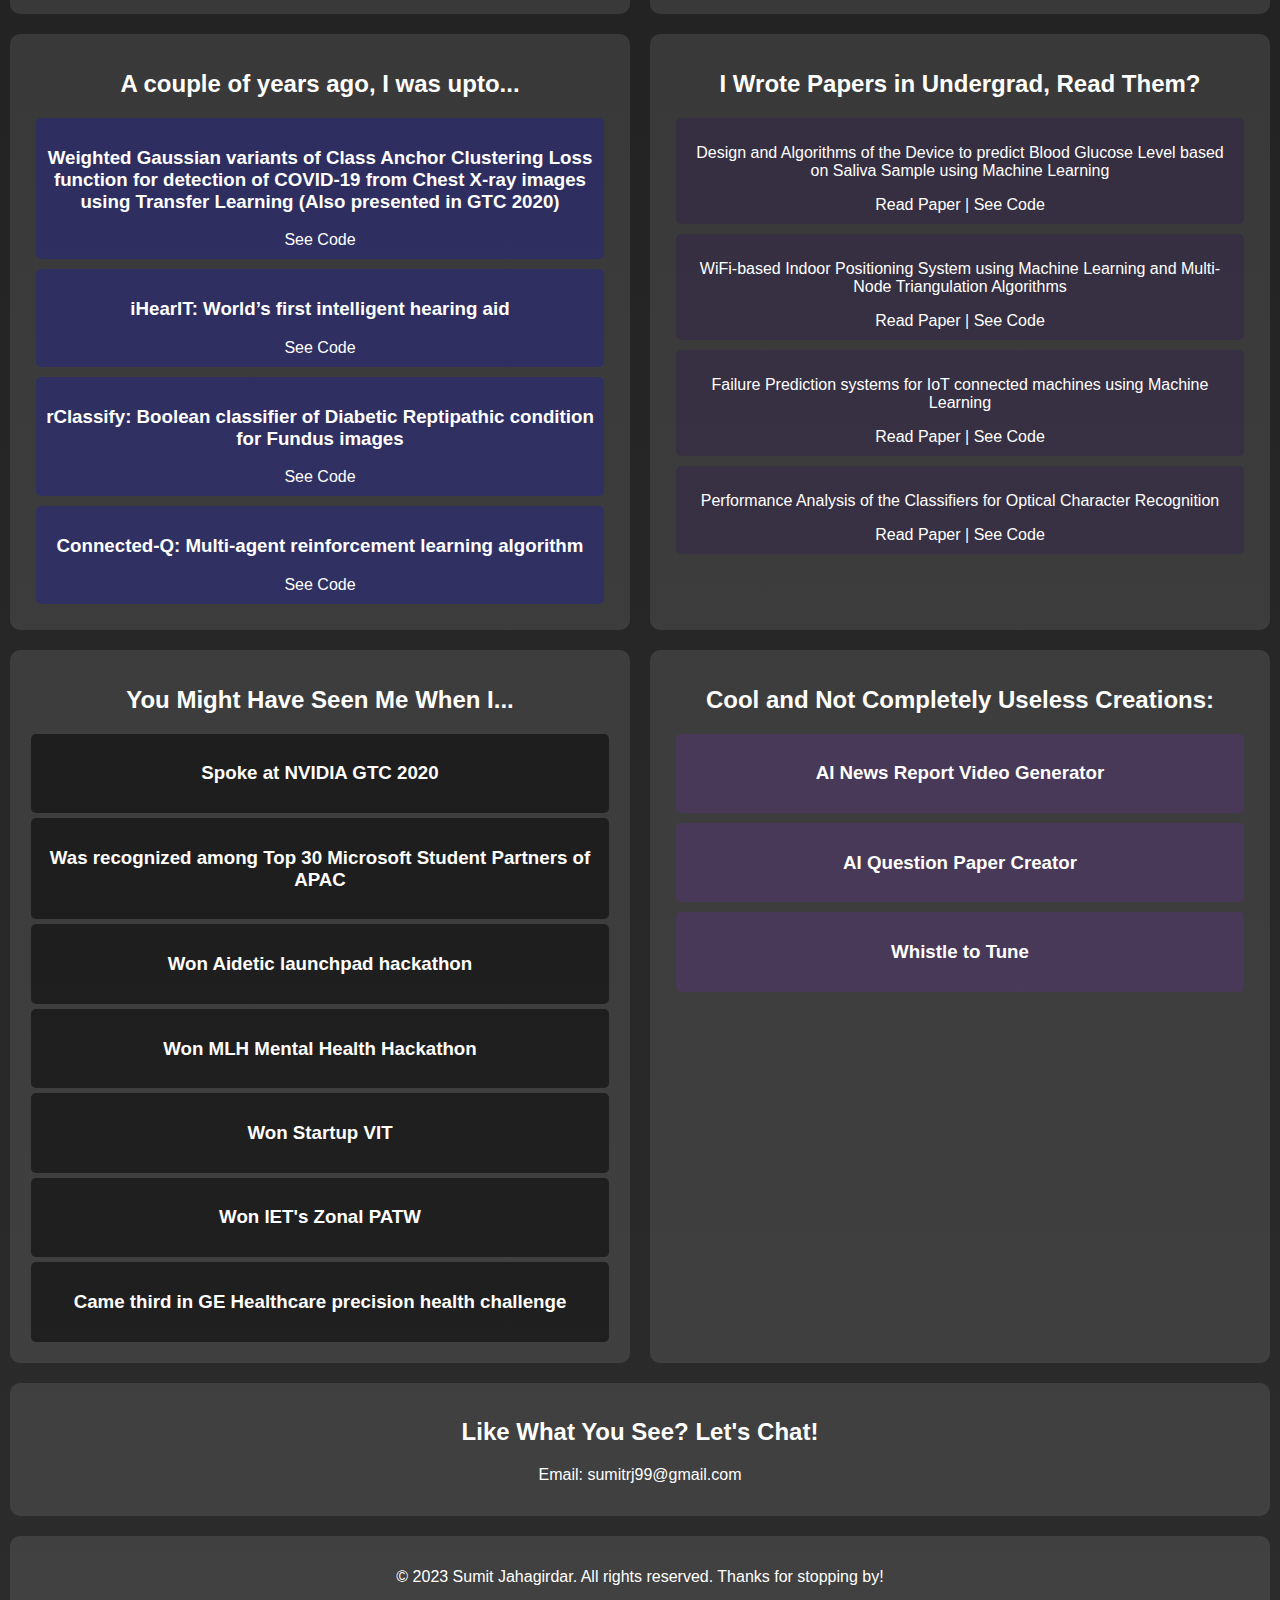
==== commit fcce4bd7: "Update index.html" ====
--- a/index.html
+++ b/index.html
@@ -327,27 +327,30 @@
             <div class="project">
                 <h3>Highly detailed post-processing of financial documents</h3>
             </div>
+            <div class="project">
+                <h3>On-prem SDK and cron via queue for Edison AI Workbench</h3>
+            </div>
+
         </section>
         
         <!-- Experience -->
         <section id="previous_projects">
           <h2> A couple of years ago, I was upto... </h2>
           <div class="project">
-            <h3>Weighted Gaussian variants of Class Anchor Clustering Loss function for detection of COVID-19 from Chest X-ray images using Transfer Learning (Internship project @Nvidia)</h3>
-            <p>Developed on-prem SDK and cron via queue for Edison AI Workbench</p>
-            <a href="https://github.com/sumitrj/ChestXray-TransferLearning" target="_blank">Project</a> | <a href="#">See Code</a>
+            <h3>Weighted Gaussian variants of Class Anchor Clustering Loss function for detection of COVID-19 from Chest X-ray images using Transfer Learning (Also presented in GTC 2020)</h3>
+            <a href="https://github.com/sumitrj/ChestXray-TransferLearning" target="_blank">See Code</a>
           </div>
           <div class="project">
             <h3>iHearIT: World’s first intelligent hearing aid</h3>
-            <a href="https://github.com/sumitrj/iHearIT" target="_blank">Project</a> | <a href="#">See Code</a>
+            <a href="https://github.com/sumitrj/iHearIT" target="_blank">See Code</a>
           </div>
           <div class="project">
             <h3>rClassify: Boolean classifier of Diabetic Reptipathic condition for Fundus images</h3>
-            <a href="https://github.com/sumitrj/rClassify" target="_blank">Project</a> | <a href="#">See Code</a>
+            <a href="https://github.com/sumitrj/rClassify" target="_blank">See Code</a>
           </div>
           <div class="project">
             <h3>Connected-Q: Multi-agent reinforcement learning algorithm</h3>
-            <a href="https://github.com/sumitrj/ConnectedQ-Multi-agent-Reinforcement-Learning-Algorithm" target="_blank">Project</a> | <a href="#">See Code</a>
+            <a href="https://github.com/sumitrj/ConnectedQ-Multi-agent-Reinforcement-Learning-Algorithm" target="_blank">See Code</a>
           </div>
       
         </section>
@@ -377,13 +380,22 @@
   <!-- Achievements -->
   <section id="achievements">
     <h2>You Might Have Seen Me When I...</h2>
-    <div class="skill-button">Spoke at NVIDIA GTC 2020</div>
-    <div class="skill-button">Was recognized among Top 30 Microsoft Student Partners of APAC</div>
-    <div class="skill-button">Won Aidetic launchpad hackathon</div>
-    <div class="skill-button">Won MLH Mental Health Hackathon</div>
-    <div class="skill-button">Won Startup VIT</div>
-    <div class="skill-button">Won IET's Zonal PATW</div>
-    <div class="skill-button">Came third in GE Healthcare precision health challenge</div>
+    <div class="skill-button">
+        <h3>
+            Spoke at NVIDIA GTC 2020
+        </h3>
+    </div>
+    <div class="skill-button">
+        <h3>
+            Was recognized among Top 30 Microsoft Student Partners of APAC
+        </h3>
+    </div>
+    <div class="skill-button">
+    <h3>Won Aidetic launchpad hackathon</h3></div>
+    <div class="skill-button"><h3>Won MLH Mental Health Hackathon</h3></div>
+    <div class="skill-button"><h3>Won Startup VIT</h3></div>
+    <div class="skill-button"><h3>Won IET's Zonal PATW</h3></div>
+    <div class="skill-button"><h3>Came third in GE Healthcare precision health challenge</h3></div>
   </section>
 
   <!-- Other Creations -->
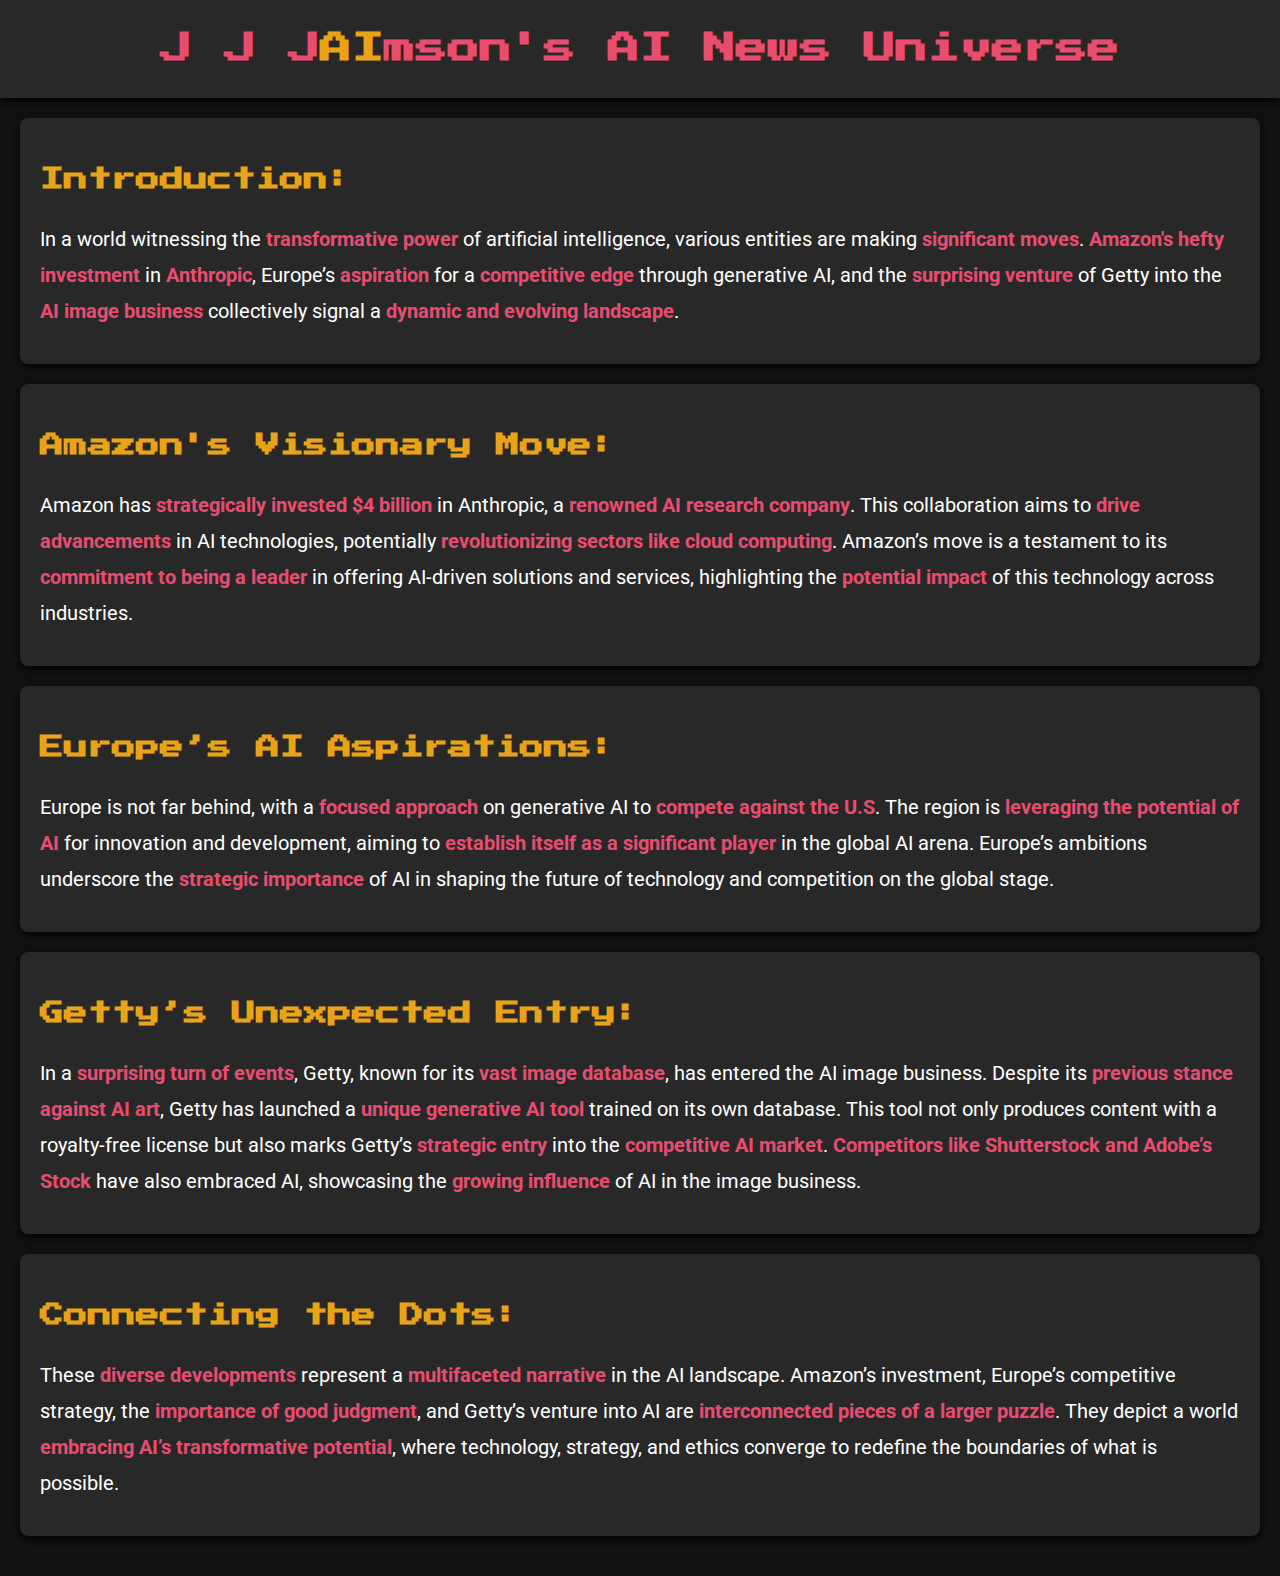
==== commit 0310c7da: "Update index.html" ====
--- a/index.html
+++ b/index.html
@@ -1,427 +1,132 @@
 <!DOCTYPE html>
 <html lang="en">
 <head>
-  <meta charset="UTF-8">
-  <meta name="viewport" content="width=device-width, initial-scale=1.0">
-  <title>Sumit Jahagirdar - Portfolio</title>
-  <style>
-    /* General Styles */
-    body {
-      font-family: 'Comic Sans MS', sans-serif;
-      margin: 0;
-      padding: 0;
-      background: linear-gradient(to bottom, #1a1a1a, #2c2c2c);
-      color: #ffffff;
-      display: grid;
-      grid-template-columns: 1fr 1fr;
-      grid-template-rows: auto;
-    }
-    @media (max-width: 768px) {
-      body {
-        grid-template-columns: 1fr;
-      }
-    }
+    <meta charset="UTF-8">
+    <meta name="viewport" content="width=device-width, initial-scale=1.0">
+    <title>J J JAImsom's AI News Universe</title>
+    <link href="https://fonts.googleapis.com/css2?family=Roboto:wght@400;700&display=swap" rel="stylesheet">
+    <style>
+        @import url('https://fonts.googleapis.com/css2?family=Press+Start+2P&display=swap');
 
-    @media (min-width: 769px) {
-      nav {
-        display: flex;
-        gap: 20px; /* adjust this value to your needs */
-      }
-    }
-    header, nav, section, footer {
-      padding: 1em;
-      text-align: center;
-      border-radius: 10px;
-      margin: 10px;
-      background: rgba(255, 255, 255, 0.1);
-    }
-    nav {
-      display: flex;
-      justify-content: space-around;
-      align-items: center;
-    }
-    nav a {
-      color: #ffffff;
-      text-decoration: none;
-      padding: 10px;
-      border-radius: 5px;
-      transition: background 0.3s ease;
-    }
-    nav a:hover {
-      background: rgba(255, 255, 255, 0.2);
-    }
-    a {
-      color: #ffffff;
-      text-decoration: none;
-    }
-    /* Skills */
-    .skill-button {
-      background: rgba(0, 0, 0, 0.5);
-      padding: 10px;
-      border-radius: 5px;
-      margin: 5px;
-      cursor: pointer;
-      transition: background 0.3s ease;
-    }
-    .skill-button:hover {
-      background: rgba(255, 255, 255, 0.5);
-      color: #000000;
-    }
-    /* Subtitle */
-    .subtitle {
-      font-size: 1.5em;
-      font-style: italic;
-      color: #ffcc00; /* Gold */
-    }
-    /* Projects */
-    .project {
-      background: rgba(0, 0, 255, 0.2); /* Blue */
-      margin: 10px;
-      padding: 10px;
-      border-radius: 5px;
-      cursor: pointer;
-      transition: background 0.3s ease;
-    }
-    .nav-button {
-      background: rgba(0, 0, 255, 0.2); /* Blue */
-      margin: 10px;
-      padding: 10px;
-      border-radius: 5px;
-      cursor: pointer;
-      transition: background 0.3s ease;
-    }
-    .project:hover {
-      background: rgba(0, 0, 255, 0.4);
-    }
-    /* Publications */
-    .publication {
-      background: rgba(38, 7, 101, 0.2); /* Red */
-      margin: 10px;
-      padding: 10px;
-      border-radius: 5px;
-      cursor: pointer;
-      transition: background 0.3s ease;
-    }
-    .publication:hover {
-      background: rgba(6, 2, 16, 0.243);
-    }
-    /* Useless Creations */
-    .useless-creation {
-      background: rgba(124, 46, 202, 0.2); /* Green */
-      margin: 10px;
-      padding: 10px;
-      border-radius: 5px;
-    }
-    .useless-creation:hover {
-      background: rgba(109, 113, 239, 0.4);
-    }
-
-    .button-container a {
-      display: inline-block;
-      margin: 5px;
-      padding: 10px 20px;
-      border: none;
-      border-radius: 5px;
-      background: rgba(123, 147, 154, 0.2);
-      color: #ffffff;
-      text-decoration: none;
-      transition: background 0.3s ease;
-    }
-    .button-container a:hover {
-      background: rgba(123, 147, 154, 0.2);
-    }
-    .header-container {
-    display: flex;
-    flex-direction: column;
-    justify-content: center;
-    align-items: center;
-    text-align: center;
-    padding: 20px;
-  }
-  .button-container {
-    display: none; /* Hide on computer version */
-  }
-
-  /* Mobile Styles */
-  @media (max-width: 768px) {
-      /* Hide hamburger icon */
-      .hamburger {
-        display: block;
-      }
-      
-      /* Hide normal navigation menu */
-      nav {
-        display: none;
-      }
-    }
-
-    @media (min-width: 769px) {
-      /* Show normal navigation menu */
-      nav {
-        display: flex;
-      }
-
-      /* Hide hamburger icon */
-      .hamburger {
-        display: none;
-      }
-    }
-
-
-  /* Hamburger Menu Styles */
-  .hamburger {
-    display: none;
-    cursor: pointer;
-    grid-column: 1 / span 1;
-    justify-self: end;
-    padding: 10px;
-  }
-
-  .hamburger div {
-    width: 25px;
-    height: 3px;
-    background-color: #ffffff;
-    margin: 5px 0;
-    transition: 0.4s;
-  }
-
-  .nav-links.active {
-    display: flex;
-    flex-direction: column;
-    background: rgba(42, 32, 43, 0.951);
-    width: 100%;
-    position: absolute;
-    top: 60px;
-    left: 0;
-    border-radius: 0 0 10px 10px;
-    padding: 1em;
-    box-shadow: 0 0 10px rgba(0, 0, 0, 0.3);
-    z-index: 1;
-  }
-
-  .nav-links.active a {
-    margin: 5px 0;
-  }
-  .social-buttons {
-      display: flex;
-      justify-content: center;
-      gap: 10px;
-    }
-
-  @media (max-width: 768px) {
-    .hamburger {
-      display: block;
-    }
-    nav {
-      display: none;
-    }
-  }
-</style>
-  <!-- JavaScript for Hamburger Menu -->
-  <script>
-    function toggleNav() {
-      var navLinks = document.querySelector('.nav-links');
-      navLinks.classList.toggle('active'); // Add this line
-    }
-  </script>
-</style>
+        body {
+            font-family: 'Roboto', sans-serif;
+            margin: 0;
+            padding: 0;
+            background-color: #121212;
+            color: #FFFFFF;
+            line-height: 1.8;
+        }
+        header {
+            padding: 20px;
+            text-align: center;
+            background: #282828;
+            box-shadow: 0px 3px 10px #000;
+        }
+        header h1 {
+            margin: 0;
+            color: #E84D70;
+            font-family: 'Press Start 2P', cursive;
+            animation: colorChange 10s infinite;
+            font-size: 1.5rem;
+            word-break: break-word;
+        }
+        header h1 span {
+            color: #E8A317;
+        }
+        @keyframes colorChange {
+            0% { color: #E84D70; }
+            25% { color: #E8A317; }
+            50% { color: #70E887; }
+            75% { color: #7087E8; }
+            100% { color: #E84D70; }
+        }
+        .container {
+            padding: 20px;
+            animation: fadeIn 2s;
+        }
+        @keyframes fadeIn {
+            from { opacity: 0; }
+            to { opacity: 1; }
+        }
+        .news-segment {
+            background: #282828;
+            margin-bottom: 20px;
+            padding: 20px;
+            border-radius: 8px;
+            box-shadow: 0px 3px 10px #000;
+            position: relative;
+        }
+        .news-title {
+            font-size: 1.2rem;
+            margin-bottom: 10px;
+            color: #E8A317;
+            font-family: 'Press Start 2P', cursive;
+            animation: titleColorChange 10s infinite;
+            word-break: break-word;
+        }
+        @keyframes titleColorChange {
+            0% { color: #E8A317; }
+            25% { color: #E84D70; }
+            50% { color: #7087E8; }
+            75% { color: #70E887; }
+            100% { color: #E8A317; }
+        }
+        .news-content p {
+            margin-bottom: 15px;
+            font-size: 18px;
+        }
+        .highlight {
+            color: #E84D70;
+            font-weight: bold;
+        }
+        @media only screen and (min-width: 600px) {
+            header h1 {
+                font-size: 2rem;
+            }
+            .news-title {
+                font-size: 1.5rem;
+            }
+            .news-content p {
+                font-size: 20px;
+            }
+        }
+    </style>
 </head>
 <body>
-
-  <!-- Header -->
-  <header style="grid-column: 1 / -1; text-align: center;">
-    <div class="header-container">
-      <h1>Hey there, I'm Sumit Jahagirdar!</h1>
-      <p class="subtitle">I'm the guy who asks a ton of questions to create <b> perfectly balanced </b> AI solutions. Intrigued? Keep scrolling!</p>
-      
-      <div class="social-buttons">
-        <a class="nav-button" href="https://www.github.com/sumitrj" target="_blank">GitHub</a>
-        <a class="nav-button" href="https://www.linkedin.com/in/sumitrj" target="_blank">LinkedIn</a>
-      </div>
-
-      <br>
-      <!-- Navigation Links (Hidden by Default) -->
-      <div class="nav-links">
-        <a class="nav-button" href="#about">Intro</a>
-        <a class="nav-button" href="#education">Experience and Edu</a>
+    <header>
+        <h1>J J J<span>AI</span>mson's AI News Universe</h1>
+    </header>
+    <div class="container">
+        <div class="news-segment">
+            <h2 class="news-title">Introduction:</h2>
+            <div class="news-content">
+                <p>In a world witnessing the <span class="highlight">transformative power</span> of artificial intelligence, various entities are making <span class="highlight">significant moves</span>. <span class="highlight">Amazon's hefty investment</span> in <span class="highlight">Anthropic</span>, Europe’s <span class="highlight">aspiration</span> for a <span class="highlight">competitive edge</span> through generative AI, and the <span class="highlight">surprising venture</span> of Getty into the <span class="highlight">AI image business</span> collectively signal a <span class="highlight">dynamic and evolving landscape</span>.</p>
+            </div>
+        </div>
+        <div class="news-segment">
+            <h2 class="news-title">Amazon's Visionary Move:</h2>
+            <div class="news-content">
+                <p>Amazon has <span class="highlight">strategically invested $4 billion</span> in Anthropic, a <span class="highlight">renowned AI research company</span>. This collaboration aims to <span class="highlight">drive advancements</span> in AI technologies, potentially <span class="highlight">revolutionizing sectors like cloud computing</span>. Amazon’s move is a testament to its <span class="highlight">commitment to being a leader</span> in offering AI-driven solutions and services, highlighting the <span class="highlight">potential impact</span> of this technology across industries.</p>
+            </div>
+        </div>
+        <div class="news-segment">
+            <h2 class="news-title">Europe’s AI Aspirations:</h2>
+            <div class="news-content">
+                <p>Europe is not far behind, with a <span class="highlight">focused approach</span> on generative AI to <span class="highlight">compete against the U.S</span>. The region is <span class="highlight">leveraging the potential of AI</span> for innovation and development, aiming to <span class="highlight">establish itself as a significant player</span> in the global AI arena. Europe’s ambitions underscore the <span class="highlight">strategic importance</span> of AI in shaping the future of technology and competition on the global stage.</p>
+            </div>
+        </div>
+        <div class="news-segment">
+            <h2 class="news-title">Getty’s Unexpected Entry:</h2>
+            <div class="news-content">
+                <p>In a <span class="highlight">surprising turn of events</span>, Getty, known for its <span class="highlight">vast image database</span>, has entered the AI image business. Despite its <span class="highlight">previous stance against AI art</span>, Getty has launched a <span class="highlight">unique generative AI tool</span> trained on its own database. This tool not only produces content with a royalty-free license but also marks Getty’s <span class="highlight">strategic entry</span> into the <span class="highlight">competitive AI market</span>. <span class="highlight">Competitors like Shutterstock and Adobe’s Stock</span> have also embraced AI, showcasing the <span class="highlight">growing influence</span> of AI in the image business.</p>
+            </div>
+        </div>
+        <div class="news-segment">
+            <h2 class="news-title">Connecting the Dots:</h2>
+            <div class="news-content">
+                <p>These <span class="highlight">diverse developments</span> represent a <span class="highlight">multifaceted narrative</span> in the AI landscape. Amazon’s investment, Europe’s competitive strategy, the <span class="highlight">importance of good judgment</span>, and Getty’s venture into AI are <span class="highlight">interconnected pieces of a larger puzzle</span>. They depict a world <span class="highlight">embracing AI’s transformative potential</span>, where technology, strategy, and ethics converge to redefine the boundaries of what is possible.</p>
+            </div>
+        </div>
     </div>
-    <br>
-    <br>
-    <div class="nav-links">
-        <a class="nav-button" href="#skills">Skills</a>
-        <a class="nav-button" href="#publications">Publications</a>
-      </div>
-    <br>
-    <br>
-    <div class="nav-links">
-        <a class="nav-button" href="#current_projects">Projects</a>
-        <a class="nav-button" href="#achievements">Achievements</a>
-      </div>
-      <br>
-      <br>
-      <div class="nav-links">
-        <a class="nav-button" href="#useless-creations">Just for Fun!</a>
-        <a class="nav-button" href="#contact">Wanna Chat?</a>
-    </div>
-</div> 
-</header>
-
-  <!-- About -->
-  <section id="about">
-    <h2>So, Who Am I?</h2>
-    <h3>Short answer: I am a Data Scientist who builds AI models and related products</h3>
-    <h3>Long answer</h3>
-    <div class="skill-button">I Balance Model training, Large model usage, shallow model usage, Infrastructure load, and Software complexity</li>
-    </div>
-    <div class="skill-button">Even when data is to be processed and analyzed in simplest or the most sophisticated ways</div>
-    <div class="skill-button">Doesn't matter if it is in form of weird images to massively unstructured text</div>
-    
-</section>
-
-<section id="skills">
-    <h2>What Skills Do I Bring to the Table?</h2>
-<div class="skill-button">Generative AI</div>
-<div class="skill-button">Software Engineering</div>
-<div class="skill-button">Python</div>
-<div class="skill-button">Deep Learning</div>
-<div class="skill-button">NLP and Language Modelling</div>
-<div class="skill-button">Computer Vision</div>
-<div class="skill-button">MLOps</div>
-<div class="skill-button">IoT</div>
-</section>
-
-     <!-- Education -->
-     <section id="education">
-        <h2>I picked my skills while at...</h2>
-        <div class="project">
-            <h3>Aidetic for 1.5 years as Data Scientist</h3>
-          </div>
-        <div class="project">
-            <h3>GE Healthcare for 9 months as Software Engineer</h3>
-          </div>
-        <div class="project">
-            <h3>NVIDIA for 9 months as ML Research Intern</h3>
-          </div>
-        <div class="project">
-            <h3>VIT Vellore to study Btech ECE with specialization in IoT</h3>
-          </div>
-          
-        </section>
-        
-        
-        <!-- Experience -->
-        <section id="current_projects">
-            <h2>Recently I have been into ..</h2>
-            <div class="project">
-                <h3>AI based video correction</h3>
-            </div>
-            <div class="project">
-                <h3>LLM based legal context annotator</h3>
-            </div>
-            <div class="project">
-                <h3>AI steel quality assessor</h3>
-            </div>
-            <div class="project">
-                <h3>Tool to extract tables from images</h3>
-            </div>
-            <div class="project">
-                <h3>Highly detailed post-processing of financial documents</h3>
-            </div>
-            <div class="project">
-                <h3>On-prem SDK and cron via queue for Edison AI Workbench</h3>
-            </div>
-
-        </section>
-        
-        <!-- Experience -->
-        <section id="previous_projects">
-          <h2> A couple of years ago, I was upto... </h2>
-          <div class="project">
-            <h3>Weighted Gaussian variants of Class Anchor Clustering Loss function for detection of COVID-19 from Chest X-ray images using Transfer Learning (Also presented in GTC 2020)</h3>
-            <a href="https://github.com/sumitrj/ChestXray-TransferLearning" target="_blank">See Code</a>
-          </div>
-          <div class="project">
-            <h3>iHearIT: World’s first intelligent hearing aid</h3>
-            <a href="https://github.com/sumitrj/iHearIT" target="_blank">See Code</a>
-          </div>
-          <div class="project">
-            <h3>rClassify: Boolean classifier of Diabetic Reptipathic condition for Fundus images</h3>
-            <a href="https://github.com/sumitrj/rClassify" target="_blank">See Code</a>
-          </div>
-          <div class="project">
-            <h3>Connected-Q: Multi-agent reinforcement learning algorithm</h3>
-            <a href="https://github.com/sumitrj/ConnectedQ-Multi-agent-Reinforcement-Learning-Algorithm" target="_blank">See Code</a>
-          </div>
-      
-        </section>
-        <!-- Skills -->
-
-  <!-- Publications -->
-  <section id="publications">
-    <h2>I Wrote Papers in Undergrad, Read Them?</h2>
-    <div class="publication">
-      <p>Design and Algorithms of the Device to predict Blood Glucose Level based on Saliva Sample using Machine Learning</p>
-      <a href="https://ieeexplore.ieee.org/document/8987866" target="_blank">Read Paper</a> | <a href="https://github.com/sumitrj/DiaBeaTiT" target="_blank">See Code</a>
-    </div>
-    <div class="publication">
-      <p>WiFi-based Indoor Positioning System using Machine Learning and Multi-Node Triangulation Algorithms</p>
-      <a href="https://ieeexplore.ieee.org/document/9225350" target="_blank">Read Paper</a> | <a href="https://github.com/sumitrj/WiFi.Locate" target="_blank">See Code</a>
-    </div>
-    <div class="publication">
-      <p>Failure Prediction systems for IoT connected machines using Machine Learning</p>
-      <a href="https://ieeexplore.ieee.org/document/8987843" target="_blank">Read Paper</a> | <a href="https://github.com/sumitrj/AutoConnect" target="_blank">See Code</a>
-    </div>
-    <div class="publication">
-      <p>Performance Analysis of the Classifiers for Optical Character Recognition</p>
-      <a href="https://ieeexplore.ieee.org/document/9065710" target="_blank">Read Paper</a> | <a href="https://github.com/sumitrj/Devanagari-OCR" target="_blank">See Code</a>
-    </div>
-  </section>
-
-  <!-- Achievements -->
-  <section id="achievements">
-    <h2>You Might Have Seen Me When I...</h2>
-    <div class="skill-button">
-        <h3>
-            Spoke at NVIDIA GTC 2020
-        </h3>
-    </div>
-    <div class="skill-button">
-        <h3>
-            Was recognized among Top 30 Microsoft Student Partners of APAC
-        </h3>
-    </div>
-    <div class="skill-button">
-    <h3>Won Aidetic launchpad hackathon</h3></div>
-    <div class="skill-button"><h3>Won MLH Mental Health Hackathon</h3></div>
-    <div class="skill-button"><h3>Won Startup VIT</h3></div>
-    <div class="skill-button"><h3>Won IET's Zonal PATW</h3></div>
-    <div class="skill-button"><h3>Came third in GE Healthcare precision health challenge</h3></div>
-  </section>
-
-  <!-- Other Creations -->
-  <section id="useless-creations">
-    <h2>Cool and Not Completely Useless Creations:</h2>
-    <div class="useless-creation">
-      <h3>AI News Report Video Generator</h3>
-    </div>
-    <div class="useless-creation">
-      <h3>AI Question Paper Creator</h3>
-    </div>
-    <div class="useless-creation">
-      <h3>Whistle to Tune</h3>
-    </div>
-  </section>
-
-  <!-- Contact -->
-  <section id="contact" style="grid-column: 1 / -1;">
-    <h2>Like What You See? Let's Chat!</h2>
-    <p>Email: sumitrj99@gmail.com</p>
-  </section>
-
-  <!-- Footer -->
-  <footer style="grid-column: 1 / -1;">
-    <p>© 2023 Sumit Jahagirdar. All rights reserved. Thanks for stopping by!</p>
-  </footer>
-
 </body>
 </html>
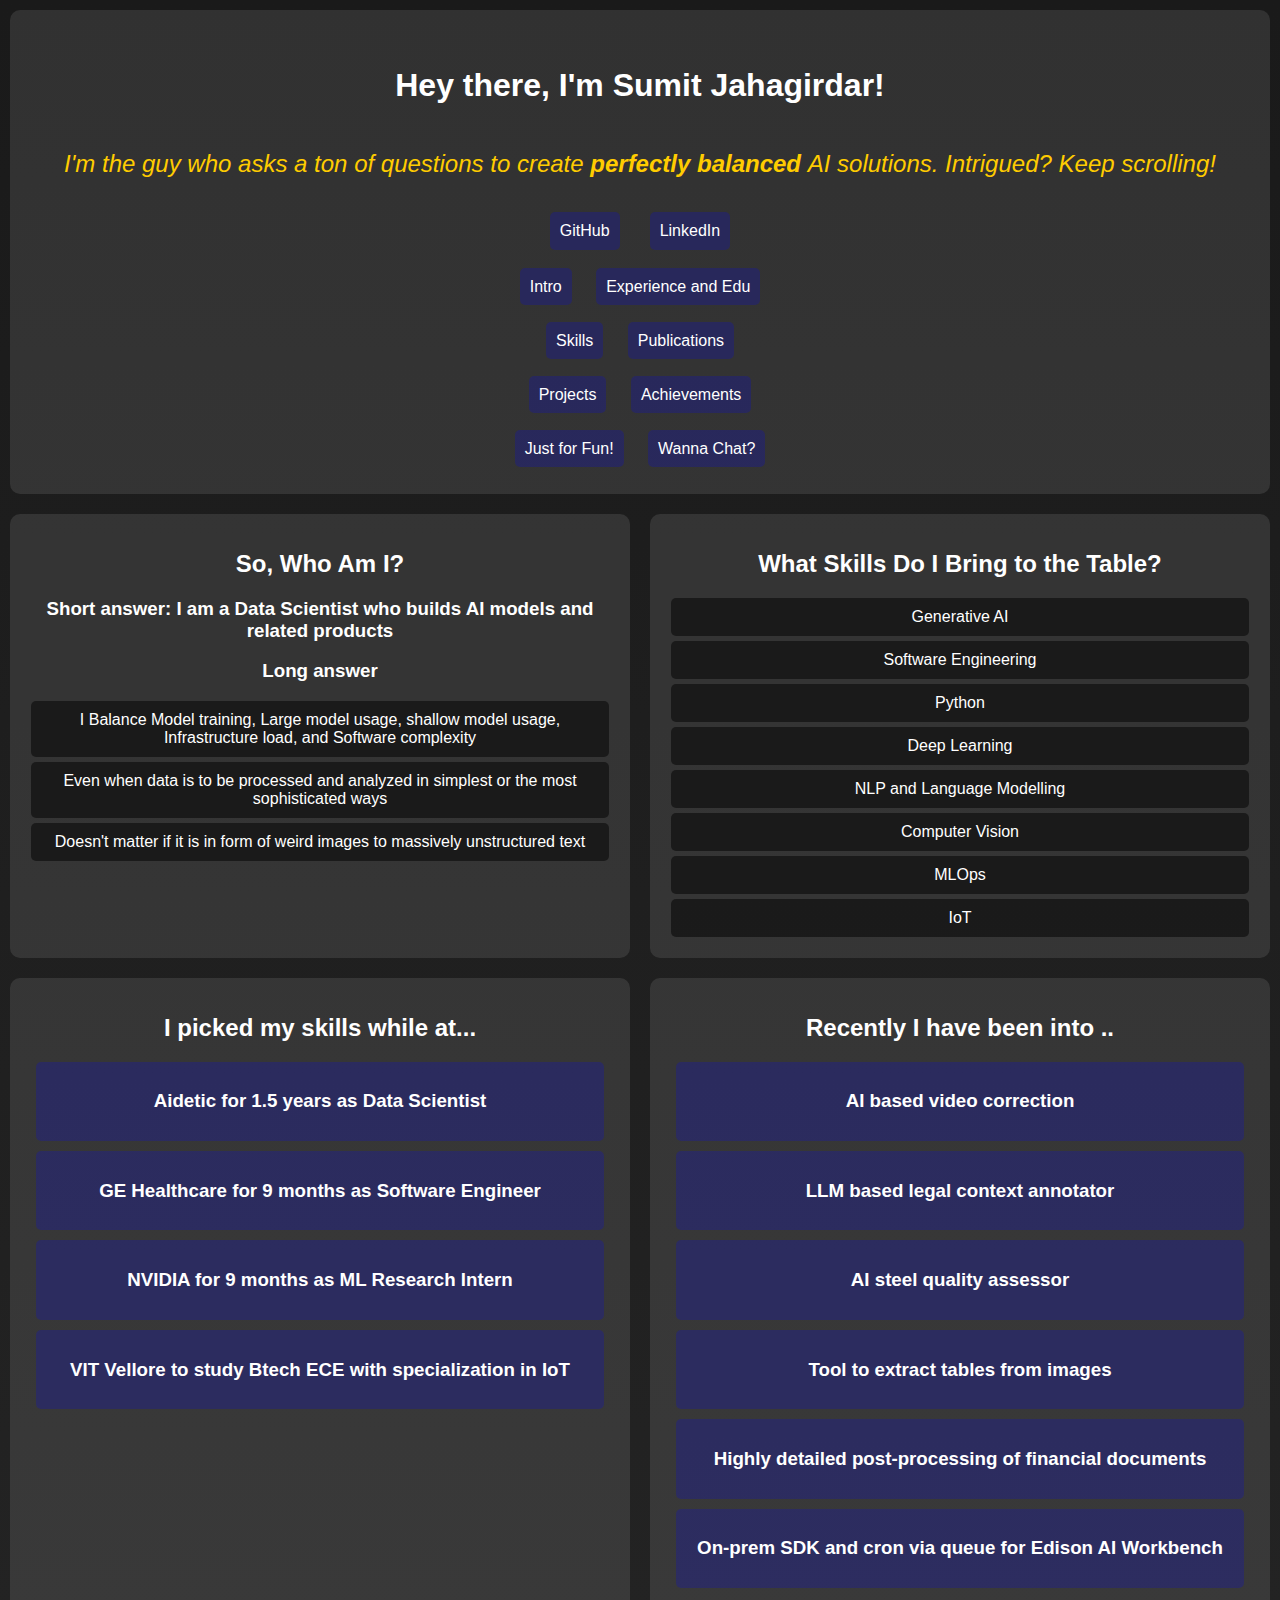
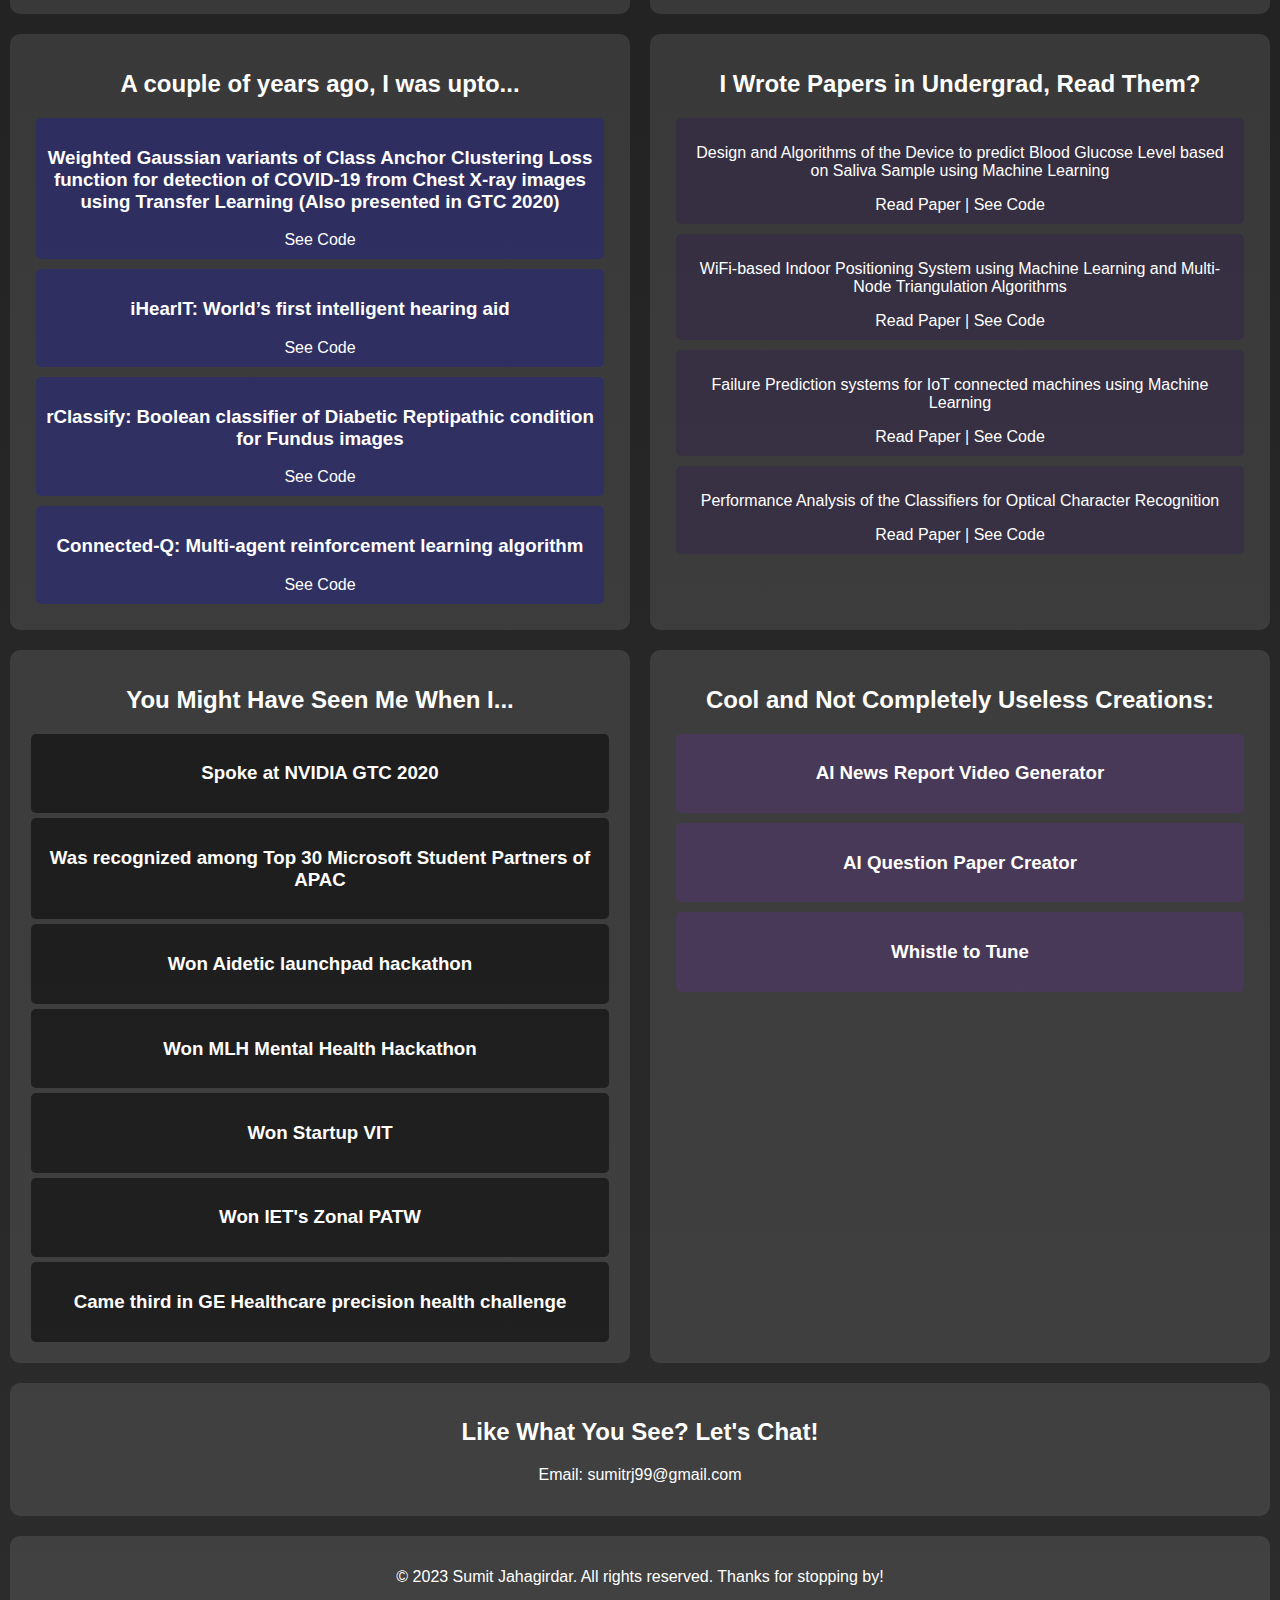
==== commit e3a9282e: "Update index.html" ====
--- a/index.html
+++ b/index.html
@@ -1,132 +1,436 @@
 <!DOCTYPE html>
 <html lang="en">
 <head>
-    <meta charset="UTF-8">
-    <meta name="viewport" content="width=device-width, initial-scale=1.0">
-    <title>J J JAImsom's AI News Universe</title>
-    <link href="https://fonts.googleapis.com/css2?family=Roboto:wght@400;700&display=swap" rel="stylesheet">
-    <style>
-        @import url('https://fonts.googleapis.com/css2?family=Press+Start+2P&display=swap');
-
-        body {
-            font-family: 'Roboto', sans-serif;
-            margin: 0;
-            padding: 0;
-            background-color: #121212;
-            color: #FFFFFF;
-            line-height: 1.8;
-        }
-        header {
-            padding: 20px;
-            text-align: center;
-            background: #282828;
-            box-shadow: 0px 3px 10px #000;
-        }
-        header h1 {
-            margin: 0;
-            color: #E84D70;
-            font-family: 'Press Start 2P', cursive;
-            animation: colorChange 10s infinite;
-            font-size: 1.5rem;
-            word-break: break-word;
-        }
-        header h1 span {
-            color: #E8A317;
-        }
-        @keyframes colorChange {
-            0% { color: #E84D70; }
-            25% { color: #E8A317; }
-            50% { color: #70E887; }
-            75% { color: #7087E8; }
-            100% { color: #E84D70; }
-        }
-        .container {
-            padding: 20px;
-            animation: fadeIn 2s;
-        }
-        @keyframes fadeIn {
-            from { opacity: 0; }
-            to { opacity: 1; }
-        }
-        .news-segment {
-            background: #282828;
-            margin-bottom: 20px;
-            padding: 20px;
-            border-radius: 8px;
-            box-shadow: 0px 3px 10px #000;
-            position: relative;
-        }
-        .news-title {
-            font-size: 1.2rem;
-            margin-bottom: 10px;
-            color: #E8A317;
-            font-family: 'Press Start 2P', cursive;
-            animation: titleColorChange 10s infinite;
-            word-break: break-word;
-        }
-        @keyframes titleColorChange {
-            0% { color: #E8A317; }
-            25% { color: #E84D70; }
-            50% { color: #7087E8; }
-            75% { color: #70E887; }
-            100% { color: #E8A317; }
-        }
-        .news-content p {
-            margin-bottom: 15px;
-            font-size: 18px;
-        }
-        .highlight {
-            color: #E84D70;
-            font-weight: bold;
-        }
-        @media only screen and (min-width: 600px) {
-            header h1 {
-                font-size: 2rem;
-            }
-            .news-title {
-                font-size: 1.5rem;
-            }
-            .news-content p {
-                font-size: 20px;
-            }
-        }
-    </style>
+  <meta charset="UTF-8">
+  <meta name="viewport" content="width=device-width, initial-scale=1.0">
+  <title>Sumit Jahagirdar - Portfolio</title>
+  <style>
+    /* General Styles */
+    body {
+      font-family: 'Comic Sans MS', sans-serif;
+      margin: 0;
+      padding: 0;
+      background: linear-gradient(to bottom, #1a1a1a, #2c2c2c);
+      color: #ffffff;
+      display: grid;
+      grid-template-columns: 1fr 1fr;
+      grid-template-rows: auto;
+    }
+    @media (max-width: 768px) {
+      body {
+        grid-template-columns: 1fr;
+      }
+    }
+
+    @media (min-width: 769px) {
+      nav {
+        display: flex;
+        gap: 20px; /* adjust this value to your needs */
+      }
+    }
+    header, nav, section, footer {
+      padding: 1em;
+      text-align: center;
+      border-radius: 10px;
+      margin: 10px;
+      background: rgba(255, 255, 255, 0.1);
+    }
+    nav {
+      display: flex;
+      justify-content: space-around;
+      align-items: center;
+    }
+    nav a {
+      color: #ffffff;
+      text-decoration: none;
+      padding: 10px;
+      border-radius: 5px;
+      transition: background 0.3s ease;
+    }
+    nav a:hover {
+      background: rgba(255, 255, 255, 0.2);
+    }
+    a {
+      color: #ffffff;
+      text-decoration: none;
+    }
+    /* Skills */
+    .skill-button {
+      background: rgba(0, 0, 0, 0.5);
+      padding: 10px;
+      border-radius: 5px;
+      margin: 5px;
+      cursor: pointer;
+      transition: background 0.3s ease;
+    }
+    .skill-button:hover {
+      background: rgba(255, 255, 255, 0.5);
+      color: #000000;
+    }
+    /* Subtitle */
+    .subtitle {
+      font-size: 1.5em;
+      font-style: italic;
+      color: #ffcc00; /* Gold */
+    }
+    /* Projects */
+    .project {
+      background: rgba(0, 0, 255, 0.2); /* Blue */
+      margin: 10px;
+      padding: 10px;
+      border-radius: 5px;
+      cursor: pointer;
+      transition: background 0.3s ease;
+    }
+    .nav-button {
+      background: rgba(0, 0, 255, 0.2); /* Blue */
+      margin: 10px;
+      padding: 10px;
+      border-radius: 5px;
+      cursor: pointer;
+      transition: background 0.3s ease;
+    }
+    .project:hover {
+      background: rgba(0, 0, 255, 0.4);
+    }
+    /* Publications */
+    .publication {
+      background: rgba(38, 7, 101, 0.2); /* Red */
+      margin: 10px;
+      padding: 10px;
+      border-radius: 5px;
+      cursor: pointer;
+      transition: background 0.3s ease;
+    }
+    .publication:hover {
+      background: rgba(6, 2, 16, 0.243);
+    }
+    /* Useless Creations */
+    .useless-creation {
+      background: rgba(124, 46, 202, 0.2); /* Green */
+      margin: 10px;
+      padding: 10px;
+      border-radius: 5px;
+    }
+    .useless-creation:hover {
+      background: rgba(109, 113, 239, 0.4);
+    }
+
+    .button-container a {
+      display: inline-block;
+      margin: 5px;
+      padding: 10px 20px;
+      border: none;
+      border-radius: 5px;
+      background: rgba(123, 147, 154, 0.2);
+      color: #ffffff;
+      text-decoration: none;
+      transition: background 0.3s ease;
+    }
+    .button-container a:hover {
+      background: rgba(123, 147, 154, 0.2);
+    }
+    .header-container {
+    display: flex;
+    flex-direction: column;
+    justify-content: center;
+    align-items: center;
+    text-align: center;
+    padding: 20px;
+  }
+  .button-container {
+    display: none; /* Hide on computer version */
+  }
+
+  /* Mobile Styles */
+  @media (max-width: 768px) {
+      /* Hide hamburger icon */
+      .hamburger {
+        display: block;
+      }
+
+      /* Hide normal navigation menu */
+      nav {
+        display: none;
+      }
+    }
+
+    @media (min-width: 769px) {
+      /* Show normal navigation menu */
+      nav {
+        display: flex;
+      }
+
+      /* Hide hamburger icon */
+      .hamburger {
+        display: none;
+      }
+    }
+
+
+  /* Hamburger Menu Styles */
+  .hamburger {
+    display: none;
+    cursor: pointer;
+    grid-column: 1 / span 1;
+    justify-self: end;
+    padding: 10px;
+  }
+
+  .hamburger div {
+    width: 25px;
+    height: 3px;
+    background-color: #ffffff;
+    margin: 5px 0;
+    transition: 0.4s;
+  }
+
+  .nav-links.active {
+    display: flex;
+    flex-direction: column;
+    background: rgba(42, 32, 43, 0.951);
+    width: 100%;
+    position: absolute;
+    top: 60px;
+    left: 0;
+    border-radius: 0 0 10px 10px;
+    padding: 1em;
+    box-shadow: 0 0 10px rgba(0, 0, 0, 0.3);
+    z-index: 1;
+  }
+
+  .nav-links.active a {
+    margin: 5px 0;
+  }
+  .social-buttons {
+      display: flex;
+      justify-content: center;
+      gap: 10px;
+    }
+
+  @media (max-width: 768px) {
+    .hamburger {
+      display: block;
+    }
+    nav {
+      display: none;
+    }
+  }
+</style>
+  <!-- JavaScript for Hamburger Menu -->
+  <script>
+    function toggleNav() {
+      var navLinks = document.querySelector('.nav-links');
+      navLinks.classList.toggle('active'); // Add this line
+    }
+  </script>
+</style>
+
 </head>
 <body>
-    <header>
-        <h1>J J J<span>AI</span>mson's AI News Universe</h1>
-    </header>
-    <div class="container">
-        <div class="news-segment">
-            <h2 class="news-title">Introduction:</h2>
-            <div class="news-content">
-                <p>In a world witnessing the <span class="highlight">transformative power</span> of artificial intelligence, various entities are making <span class="highlight">significant moves</span>. <span class="highlight">Amazon's hefty investment</span> in <span class="highlight">Anthropic</span>, Europe’s <span class="highlight">aspiration</span> for a <span class="highlight">competitive edge</span> through generative AI, and the <span class="highlight">surprising venture</span> of Getty into the <span class="highlight">AI image business</span> collectively signal a <span class="highlight">dynamic and evolving landscape</span>.</p>
-            </div>
-        </div>
-        <div class="news-segment">
-            <h2 class="news-title">Amazon's Visionary Move:</h2>
-            <div class="news-content">
-                <p>Amazon has <span class="highlight">strategically invested $4 billion</span> in Anthropic, a <span class="highlight">renowned AI research company</span>. This collaboration aims to <span class="highlight">drive advancements</span> in AI technologies, potentially <span class="highlight">revolutionizing sectors like cloud computing</span>. Amazon’s move is a testament to its <span class="highlight">commitment to being a leader</span> in offering AI-driven solutions and services, highlighting the <span class="highlight">potential impact</span> of this technology across industries.</p>
-            </div>
-        </div>
-        <div class="news-segment">
-            <h2 class="news-title">Europe’s AI Aspirations:</h2>
-            <div class="news-content">
-                <p>Europe is not far behind, with a <span class="highlight">focused approach</span> on generative AI to <span class="highlight">compete against the U.S</span>. The region is <span class="highlight">leveraging the potential of AI</span> for innovation and development, aiming to <span class="highlight">establish itself as a significant player</span> in the global AI arena. Europe’s ambitions underscore the <span class="highlight">strategic importance</span> of AI in shaping the future of technology and competition on the global stage.</p>
-            </div>
-        </div>
-        <div class="news-segment">
-            <h2 class="news-title">Getty’s Unexpected Entry:</h2>
-            <div class="news-content">
-                <p>In a <span class="highlight">surprising turn of events</span>, Getty, known for its <span class="highlight">vast image database</span>, has entered the AI image business. Despite its <span class="highlight">previous stance against AI art</span>, Getty has launched a <span class="highlight">unique generative AI tool</span> trained on its own database. This tool not only produces content with a royalty-free license but also marks Getty’s <span class="highlight">strategic entry</span> into the <span class="highlight">competitive AI market</span>. <span class="highlight">Competitors like Shutterstock and Adobe’s Stock</span> have also embraced AI, showcasing the <span class="highlight">growing influence</span> of AI in the image business.</p>
-            </div>
-        </div>
-        <div class="news-segment">
-            <h2 class="news-title">Connecting the Dots:</h2>
-            <div class="news-content">
-                <p>These <span class="highlight">diverse developments</span> represent a <span class="highlight">multifaceted narrative</span> in the AI landscape. Amazon’s investment, Europe’s competitive strategy, the <span class="highlight">importance of good judgment</span>, and Getty’s venture into AI are <span class="highlight">interconnected pieces of a larger puzzle</span>. They depict a world <span class="highlight">embracing AI’s transformative potential</span>, where technology, strategy, and ethics converge to redefine the boundaries of what is possible.</p>
-            </div>
-        </div>
-    </div>
+
+  <!-- Header -->
+  <header style="grid-column: 1 / -1; text-align: center;">
+    <div class="header-container">
+      <h1>Hey there, I'm Sumit Jahagirdar!</h1>
+      <p class="subtitle">I'm the guy who asks a ton of questions to create <b> perfectly balanced </b> AI solutions. Intrigued? Keep scrolling!</p>
+
+      <div class="social-buttons">
+        <a class="nav-button" href="https://www.github.com/sumitrj" target="_blank">GitHub</a>
+        <a class="nav-button" href="https://www.linkedin.com/in/sumitrj" target="_blank">LinkedIn</a>
+      </div>
+
+      <br>
+      <!-- Navigation Links (Hidden by Default) -->
+      <div class="nav-links">
+        <a class="nav-button" href="#about">Intro</a>
+        <a class="nav-button" href="#education">Experience and Edu</a>
+    </div>
+    <br>
+    <br>
+    <div class="nav-links">
+        <a class="nav-button" href="#skills">Skills</a>
+        <a class="nav-button" href="#publications">Publications</a>
+      </div>
+    <br>
+    <br>
+    <div class="nav-links">
+        <a class="nav-button" href="#current_projects">Projects</a>
+        <a class="nav-button" href="#achievements">Achievements</a>
+      </div>
+      <br>
+      <br>
+      <div class="nav-links">
+        <a class="nav-button" href="#useless-creations">Just for Fun!</a>
+        <a class="nav-button" href="#contact">Wanna Chat?</a>
+    </div>
+</div> 
+</header>
+
+  <!-- About -->
+  <section id="about">
+    <h2>So, Who Am I?</h2>
+    <h3>Short answer: I am a Data Scientist who builds AI models and related products</h3>
+    <h3>Long answer</h3>
+    <div class="skill-button">I Balance Model training, Large model usage, shallow model usage, Infrastructure load, and Software complexity</li>
+    </div>
+    <div class="skill-button">Even when data is to be processed and analyzed in simplest or the most sophisticated ways</div>
+    <div class="skill-button">Doesn't matter if it is in form of weird images to massively unstructured text</div>
+
+</section>
+
+<section id="skills">
+    <h2>What Skills Do I Bring to the Table?</h2>
+<div class="skill-button">Generative AI</div>
+<div class="skill-button">Software Engineering</div>
+<div class="skill-button">Python</div>
+<div class="skill-button">Deep Learning</div>
+<div class="skill-button">NLP and Language Modelling</div>
+<div class="skill-button">Computer Vision</div>
+<div class="skill-button">MLOps</div>
+<div class="skill-button">IoT</div>
+</section>
+
+     <!-- Education -->
+     <section id="education">
+        <h2>I picked my skills while at...</h2>
+        <div class="project">
+            <h3>Aidetic for 1.5 years as Data Scientist</h3>
+          </div>
+        <div class="project">
+            <h3>GE Healthcare for 9 months as Software Engineer</h3>
+          </div>
+        <div class="project">
+            <h3>NVIDIA for 9 months as ML Research Intern</h3>
+          </div>
+        <div class="project">
+            <h3>VIT Vellore to study Btech ECE with specialization in IoT</h3>
+          </div>
+
+        </section>
+
+
+        <!-- Experience -->
+        <section id="current_projects">
+            <h2>Recently I have been into ..</h2>
+            <div class="project">
+                <h3>AI based video correction</h3>
+            </div>
+            <div class="project">
+                <h3>LLM based legal context annotator</h3>
+            </div>
+
+            <div class="project">
+              <h3>AI steel quality assessor</h3>
+            </div>
+
+            <div class="project">
+              <h3>Tool to extract tables from images</h3>
+            </div>
+            
+            <div class="project">
+              <h3>Highly detailed post-processing of financial documents</h3>
+            </div>
+
+          <div class="project">
+              <h3>On-prem SDK and cron via queue for Edison AI Workbench</h3>
+            </div>
+          </div>
+
+        </section>
+
+        <!-- Experience -->
+        <section id="previous_projects">
+          <h2> A couple of years ago, I was upto... </h2>
+          <div class="project">
+            <h3>Weighted Gaussian variants of Class Anchor Clustering Loss function for detection of COVID-19 from Chest X-ray images using Transfer Learning (Also presented in GTC 2020)</h3>
+            <a href="https://github.com/sumitrj/ChestXray-TransferLearning" target="_blank">See Code</a>
+          </div>
+          <div class="project">
+            <h3>iHearIT: World’s first intelligent hearing aid</h3>
+            <a href="https://github.com/sumitrj/iHearIT" target="_blank">See Code</a>
+          </div>
+          <div class="project">
+            <h3>rClassify: Boolean classifier of Diabetic Reptipathic condition for Fundus images</h3>
+            <a href="https://github.com/sumitrj/rClassify" target="_blank">See Code</a>
+          </div>
+          <div class="project">
+            <h3>Connected-Q: Multi-agent reinforcement learning algorithm</h3>
+            <a href="https://github.com/sumitrj/ConnectedQ-Multi-agent-Reinforcement-Learning-Algorithm" target="_blank">See Code</a>
+          </div>
+
+        </section>
+        <!-- Skills -->
+
+  <!-- Publications -->
+  <section id="publications">
+    <h2>I Wrote Papers in Undergrad, Read Them?</h2>
+    <div class="publication">
+      <p>Design and Algorithms of the Device to predict Blood Glucose Level based on Saliva Sample using Machine Learning</p>
+      <a href="https://ieeexplore.ieee.org/document/8987866" target="_blank">Read Paper</a> | <a href="https://github.com/sumitrj/DiaBeaTiT" target="_blank">See Code</a>
+    </div>
+    <div class="publication">
+      <p>WiFi-based Indoor Positioning System using Machine Learning and Multi-Node Triangulation Algorithms</p>
+      <a href="https://ieeexplore.ieee.org/document/9225350" target="_blank">Read Paper</a> | <a href="https://github.com/sumitrj/WiFi.Locate" target="_blank">See Code</a>
+    </div>
+    <div class="publication">
+      <p>Failure Prediction systems for IoT connected machines using Machine Learning</p>
+      <a href="https://ieeexplore.ieee.org/document/8987843" target="_blank">Read Paper</a> | <a href="https://github.com/sumitrj/AutoConnect" target="_blank">See Code</a>
+    </div>
+    <div class="publication">
+      <p>Performance Analysis of the Classifiers for Optical Character Recognition</p>
+      <a href="https://ieeexplore.ieee.org/document/9065710" target="_blank">Read Paper</a> | <a href="https://github.com/sumitrj/Devanagari-OCR" target="_blank">See Code</a>
+    </div>
+  </section>
+
+  <!-- Achievements -->
+  <section id="achievements">
+    <h2>You Might Have Seen Me When I...</h2>
+    <div class="skill-button">
+        <h3>
+            Spoke at NVIDIA GTC 2020
+        </h3>
+    </div>
+
+    </div>
+
+    <div class="skill-button">
+      <h3>
+          Was recognized among Top 30 Microsoft Student Partners of APAC
+      </h3>
+  </div>
+  <div class="skill-button">
+  <h3>Won Aidetic launchpad hackathon</h3></div>
+  <div class="skill-button"><h3>Won MLH Mental Health Hackathon</h3></div>
+  <div class="skill-button"><h3>Won Startup VIT</h3></div>
+  <div class="skill-button"><h3>Won IET's Zonal PATW</h3></div>
+  <div class="skill-button"><h3>Came third in GE Healthcare precision health challenge</h3></div>
+</section>
+
+<!-- Other Creations -->
+<section id="useless-creations">
+  <h2>Cool and Not Completely Useless Creations:</h2>
+  <div class="useless-creation">
+    <h3>AI News Report Video Generator</h3>
+  </div>
+  <div class="useless-creation">
+    <h3>AI Question Paper Creator</h3>
+  </div>
+  <div class="useless-creation">
+    <h3>Whistle to Tune</h3>
+  </div>
+</section>
+
+<!-- Contact -->
+<section id="contact" style="grid-column: 1 / -1;">
+  <h2>Like What You See? Let's Chat!</h2>
+  <p>Email: sumitrj99@gmail.com</p>
+</section>
+
+<!-- Footer -->
+<footer style="grid-column: 1 / -1;">
+  <p>© 2023 Sumit Jahagirdar. All rights reserved. Thanks for stopping by!</p>
+</footer>
+
 </body>
 </html>
